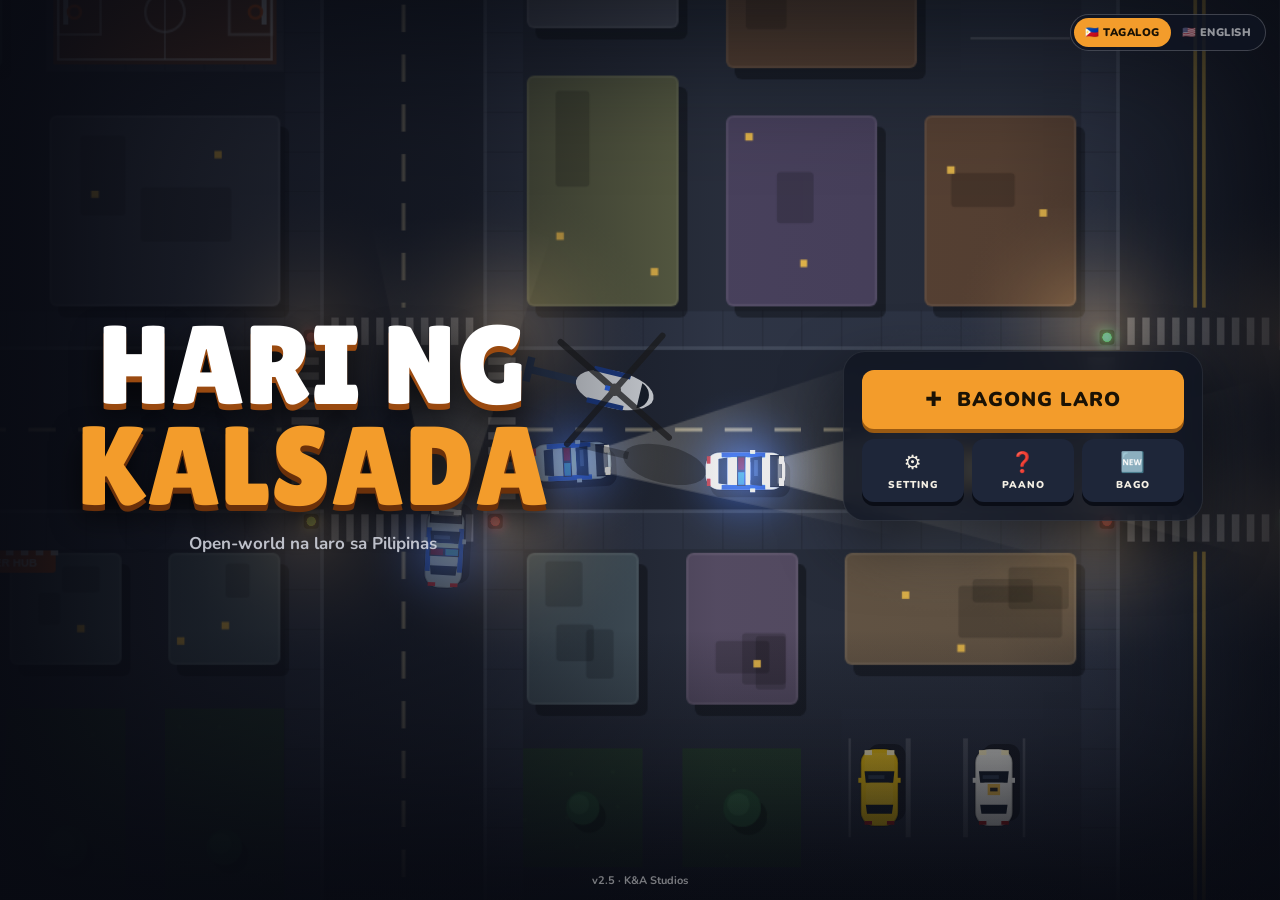
==== index.html @ f0725007 "v2.5: blue job arrow (mission arrow shrinks), hold-to-honk horn, TAGALOG|ENGLISH switch, hidden dev " ====
<!doctype html>
<html lang="fil">
<head>
<meta charset="utf-8">
<meta name="viewport" content="width=device-width,initial-scale=1,maximum-scale=1,user-scalable=no,viewport-fit=cover">
<meta name="theme-color" content="#0d111b">
<meta name="description" content="Hari ng Kalsada: Manila — isang orihinal na open-world na laro sa Manila. Jeepney, tricycle, 6-star na habulan, Isla Maligaya at probinsya. Libre sa browser at phone.">
<link rel="manifest" href="manifest.json">
<link rel="icon" href="icons/icon-32.png">
<link rel="apple-touch-icon" href="icons/icon-180.png">
<meta name="apple-mobile-web-app-status-bar-style" content="black-translucent">
<meta name="apple-mobile-web-app-title" content="Hari ng Kalsada">
<meta property="og:title" content="Hari ng Kalsada: Manila">
<meta property="og:description" content="Open-world na laro sa kalye ng Manila — magpasada, tumakas sa pulis, at bawiin ang lupa ng pamilya mo.">
<meta property="og:image" content="media/preview.png">
<meta property="og:type" content="website">
<meta name="twitter:card" content="summary_large_image">
<meta name="apple-mobile-web-app-capable" content="yes">
<meta name="mobile-web-app-capable" content="yes">
<title>Hari ng Kalsada</title>
<link rel="preconnect" href="https://fonts.googleapis.com">
<link href="https://fonts.googleapis.com/css2?family=Lilita+One&family=Nunito:wght@600;800;900&display=swap" rel="stylesheet">
<link rel="stylesheet" href="style.css">
</head>
<body>
<div id="boot"><div class="bt-logo">👑</div><div class="bt-name">HARI NG KALSADA</div><div class="bt-bar"><div id="bt-fill"></div></div><div id="bt-msg" class="bt-msg">Naglo-load...</div></div>
<div id="studio" class="hidden"><div class="st-in"><div class="st-mark">K<span>&amp;</span>A</div><div class="st-name">K&amp;A STUDIOS</div><div class="st-pres">buong pagmamalaking inihahandog</div>
  <div class="st-info"><b>HARI NG KALSADA</b><span id="st-ver"></span><span>Isang orihinal na open-world na laro · Gawa sa Pilipinas 🇵🇭</span></div>
  <div class="st-tap">i-tap para magpatuloy ›</div></div></div>

<canvas id="game"></canvas>
<div id="vignette"></div>

<div id="hud" class="hidden">
  <div id="topleft">
    <div id="objective" class="hidden"></div>
    <div id="sidejob" class="hidden"></div>
  </div>
  <div id="wanted">
    <div id="stars"></div>
    <div id="clues" class="hidden"></div>
    <div id="wanted-note"></div>
    <div id="radio" class="hidden"></div>
  </div>
  <div id="topright">
    <div id="money">₱0</div>
    <div id="clock"></div>
    <div id="event" class="hidden"></div>
    <div id="vehname"></div>
    <button id="btn-map" class="iconbtn" title="Mapa (M)">🗺</button>
    <button id="btn-pause" class="iconbtn" title="Pause (Esc)">☰</button>
  </div>
  <div id="status">
    <canvas id="minimap" width="200" height="200"></canvas>
    <div class="bars">
      <div class="bar"><div id="hpbar"></div></div>
      <div class="bar armor hidden" id="armorwrap"><div id="armorbar"></div></div>
      <div class="bar car hidden" id="carbarwrap"><div id="carbar"></div></div>
      <div id="weapon"></div>
      <div id="lvl" class="lvl"></div>
    </div>
  </div>
  <div id="speedo" class="hidden"><span id="kmh">0</span><small>km/h</small></div>
  <div id="arrest" class="hidden"><div id="arrestbar"></div><span>HINUHULI KA!</span></div>
  <div id="prompt" class="hidden"></div>
  <div id="subtitle" class="hidden"><img id="sub-face" alt=""><div class="sub-body"><b id="sub-name"></b><span id="sub-text"></span><small id="sub-skip">tap / E ▸</small></div></div>
  <div id="toasts"></div>
  <div id="tut" class="hidden"><div class="tut-top"><span class="tut-badge">🎓 TUTORIAL</span><span id="tut-n"></span><button id="tut-skip">Laktawan ✕</button></div><div id="tut-text"></div><div class="tut-bot"><span id="tut-wait">⏳ Gawin ito para magpatuloy...</span><button id="tut-ok">SIGE ▶</button></div></div>
  <div id="tip" class="hidden"><b id="tip-title"></b><span id="tip-body"></span><button id="tip-ok">OK ✓</button></div>
  <div id="bossbar" class="hidden"><b id="boss-name"></b><div class="bbar"><div id="boss-hp"></div></div></div>
  <div id="bigmsg" class="hidden"><h1 id="big-title"></h1><p id="big-sub"></p></div>
</div>

<div id="touch" class="hidden">
  <div id="joyzone"><div id="joybase"><div id="joyknob"></div></div></div>
  <div id="dpad" class="hidden"><span class="dp up">▲</span><span class="dp left">◀</span><span class="dp right">▶</span><span class="dp down">▼</span><span class="dp mid"></span></div>
  <div id="tbtns">
    <button id="tb-act" class="tbtn big">SAKAY</button>
    <button id="tb-b" class="tbtn">SUNTOK</button>
    <button id="tb-horn" class="tbtn small hidden">BUSINA</button>
    <button id="tb-radio" class="tbtn small hidden">📻</button>
    <button id="tb-weap" class="tbtn small hidden">🔄</button>
    <button id="tb-job" class="tbtn small hidden">💼</button>
    <button id="tb-fire" class="tbtn hidden">🔫 BARIL</button>
  </div>
</div>

<div id="title" class="screen">
  <div class="t-shade"></div>
  <button id="t-lang" class="t-lang">🌐 English</button>
  <div class="t-wrap">
    <div class="t-hero">
      <h1 class="t-logo"><span class="crown">👑</span>HARI NG<br><b>KALSADA</b></h1>
      <p class="t-tag">Open-world na laro sa Pilipinas</p>
    </div>
    <div class="t-card">
      <button id="btn-continue" class="mbtn primary t-big hidden">▶&nbsp; ITULOY<small id="t-save-l1" class="t-save-l1"></small></button>
      <button id="btn-new" class="mbtn t-new">✚&nbsp; BAGONG LARO</button>
      <div id="t-save" class="hidden"><span id="t-save-l2"></span><div class="t-bar"><div id="t-save-bar"></div></div></div>
      <div class="t-row">
        <button id="btn-load" class="mbtn t-sm hidden">📂<small>LOAD</small></button>
        <button id="btn-ngplus" class="mbtn t-sm hidden">✨<small>NG+</small></button>
        <button id="btn-settings" class="mbtn t-sm">⚙️<small>SETTING</small></button>
        <button id="btn-howto" class="mbtn t-sm">❓<small>PAANO</small></button>
        <button id="btn-version" class="mbtn t-sm">🆕<small>BAGO</small></button>
      </div>
      <button id="btn-install" class="hidden"></button>
      <button id="t-inapp" class="t-inapp hidden">⚠️ Buksan sa Chrome/Safari para may tunog ›</button>
    </div>
  </div>
  <div class="t-foot"><span id="t-ver">v1.4</span> · K&amp;A Studios</div>
</div>
</div>

<div id="newgame" class="screen hidden">
  <div class="panel wide">
    <h2>BAGONG LARO</h2>
    <div class="ng-h">GAANO KAHIRAP ANG PULIS?</div>
    <div id="ng-diff" class="ng-grid"></div>
    <div class="ng-h">PAANO MAGMANEHO?</div>
    <div id="ng-drive" class="ng-grid two"></div>
    <div class="ng-h ctlrow">KONTROL SA PHONE?</div>
    <div id="ng-ctl" class="ng-grid two ctlrow"></div>
    <p class="note">Pwede mo itong palitan anumang oras sa ⚙️ Settings.</p>
    <div class="menurow" style="width:min(420px,90vw)"><button id="ng-back" class="mbtn">BUMALIK</button><button id="ng-go" class="mbtn primary">SIMULAN ▶</button></div>
  </div>
</div>

<div id="pause" class="screen hidden">
  <div class="panel">
    <h2>NAKAHINTO</h2>
    <div id="pause-stats"></div>
    <div class="suspect" id="suspect-board"></div>
    <div class="menu">
      <button id="btn-resume" class="mbtn primary">ITULOY</button>
      <div class="menurow"><button id="btn-psave" class="mbtn">💾 I-SAVE</button><button id="btn-pload" class="mbtn">📂 I-LOAD</button></div>
      <div class="menurow"><button id="btn-pach" class="mbtn">🏆 MGA TAGUMPAY</button><button id="btn-photo" class="mbtn">📷 PHOTO MODE</button></div>
      <div class="menurow"><button id="btn-skills" class="mbtn">📈 SKILLS</button><button id="btn-daily" class="mbtn">📅 HAMON</button></div>
      <button id="btn-pmap" class="mbtn">MAPA</button>
      <button id="btn-missions" class="mbtn">MGA MISYON</button>
      <button id="btn-phelp" class="mbtn">PAANO LARUIN</button>
      <button id="btn-psettings" class="mbtn">MGA SETTING</button>
      <button id="btn-pnew" class="mbtn">ANO'NG BAGO? ✨</button>
      <button id="btn-sound" class="mbtn">TUNOG: ON</button>
      <button id="btn-quit" class="mbtn danger">BUMALIK SA MENU</button>
    </div>
  </div>
</div>

<div id="mapscreen" class="screen hidden">
  <canvas id="bigmap"></canvas>
  <div class="map-top"><span class="map-title">🗺 MAPA</span><button id="btn-mapclose" class="mbtn small">✕ ISARA</button></div>
  <div class="map-zoom"><button id="mz-in">＋</button><button id="mz-out">－</button><button id="mz-me" title="Ako">◎</button><button id="mz-all" title="Pilipinas">🇵🇭</button></div>
  <div class="map-bottom">
    <div id="mappop" class="mappop hidden"></div>
    <div id="mapsub" class="mapsub hidden"></div>
    <div id="mapchips" class="mapchips"></div>
  </div>
</div>

<div id="missions" class="screen hidden">
  <div class="panel wide">
    <h2>MGA MISYON</h2>
    <div id="mission-list"></div>
    <button id="btn-mclose" class="mbtn primary">ISARA</button>
  </div>
</div>

<div id="help" class="screen hidden">
  <div class="panel wide">
    <h2>PAANO LARUIN</h2>
    <div class="helpgrid">
      <div>
        <h3>🎯 Layunin</h3>
        <p>Ikaw si <b>Nonoy</b>, probinsyanong dumating sa Manila para bawiin ang lupa ng pamilya mula kay <b>Boss Tikboy</b> at sa kurakot na <b>Mayor Kurakot</b>. May <b>4 na kabanata</b>: Manila, San Isidro, Cebu at Davao — 28 misyon at 4 na huling wakas. Hanapin din ang <b>20 Gintong Tsinelas</b>!</p>
        <h3>⭐ Wanted (6 Bituin)</h3>
        <p>Ang krimeng <b>nakita</b> ng pulis o ng <b>CCTV</b> ay nagdadagdag ng bituin. Kilala ka nila sa 4 na clue: <b>CCTV · Damit · Mukha · Sasakyan</b>.</p>
        <p><b>Puting bituin</b> = hinahabol ka. <b>Outline</b> = nawala ka sa paningin nila (may <b>search zone</b>). <b>Pula</b> = nakalabas ka sa zone, unti-unti kang nakakalimutan.</p>
        <p>Magpalit ng damit (👕 Ukay-Ukay), gupit (💈 Barberya), kulay ng kotse (🎨 Pintura) o ng sasakyan para <b>hindi ka makilala</b>.</p>
      </div>
      <div>
        <h3>⌨️ Keyboard</h3>
        <p><b>WASD / Arrows</b> — lakad / maneho (sa MADALI na pagmamaneho: pindutin kung SAAN pupunta)<br><b>Shift</b> — takbo<br><b>E / F</b> — sumakay, bumaba, gamitin<br><b>Space</b> — suntok / handbrake<br><b>Mouse</b> — tumutok · <b>Click / X</b> — bumaril (drive-by din)<br><b>G</b> — reload<br><b>H</b> — busina / sirena<br><b>Q</b> — palit armas<br><b>J</b> — simulan/tapusin ang side job<br><b>R</b> — palit istasyon ng radyo<br><b>O</b> — photo mode<br><b>M</b> — mapa · <b>Esc</b> — pause</p>
        <h3>📱 Touch</h3>
        <p><b>Kaliwang joystick</b> — lakad. Sa sasakyan, ituro kung saan pupunta (sa likod = atras).<br><b>SAKAY</b> — sumakay/bumaba/gamitin<br><b>SUNTOK / PRENO</b> — suntok o handbrake<br><b>BUSINA</b> — busina<br><b>🔄</b> — palit armas · <b>💼</b> — side job<br><b>BARIL</b> — kusang tumututok · <b>🔫</b> — drive-by sa sasakyan<br><b>📻</b> — palit istasyon ng radyo</p>
        <h3>🚗 Madaling Pagmamaneho</h3>
        <p>Sa <b>MADALI</b> na pagmamaneho (default): pindutin o ituro kung <b>SAAN</b> mo gustong pumunta sa screen — kusang liliko ang sasakyan. Kung walang daan doon, didiretso muna ito at <b>liliko sa susunod na kanto</b> (may dilaw na arrow). Kusa rin itong pumipreno bago bumangga sa pader. Space / PRENO = preno.</p>
        <h3>🚨 Pagtakas sa Pulis</h3>
        <p>Mawala sa paningin nila (lumiko sa mga kanto, pumasok sa eskinita), lumabas sa purple na zone, at magpalit ng damit/kotse. Kung mahirap pa rin, piliin ang hirap na <b>MADALI</b> sa ⚙️ Settings.</p>
        <h3>💰 Kita</h3>
        <p>Misyon · <b>Pasada</b> sa kahit anong jeepney · Ibenta ang kotse kay <b>Mang Ben</b> · Pera ng mga nasuntok</p>
        <h3>🏝 Lungsod at Isla</h3>
        <p>Umiikot ang <b>araw at gabi</b>, may <b>ulan at baha</b>, at <b>traffic lights</b>. Bumili ng <b>taho</b> (umaga) o <b>balut</b> (gabi) para sa buhay. Sumakay ng <b>ferry</b> o <b>bangka</b> papuntang <b>Isla Maligaya</b>.</p>
        <h3>🔫 Baril at Kuta</h3>
        <p>Bumili ng baril, bala, granada at <b>bulletproof vest</b> sa <b>🔫 Armas ni Kabo</b> (bukas pagkatapos ng Misyon 2). Linisin ang 3 <b>☠️ Kuta ng Sindikato</b> para sa premyo. Naririnig ng pulis ang putok!</p>
        <h3>🌀 Bagyo at Pista</h3>
        <p>Minsan may <b>bagyo</b>: malakas na hangin, lumilipad na yero at baha sa buong lungsod — mag-<b>Rescue</b> gamit ang jeepney o van. May <b>parada</b> sa Tondo tuwing ikatlong araw (4–7 PM), <b>parol</b> tuwing "ber months" at <b>kandila</b> tuwing Undas.</p>
      </div>
    </div>
    <div class="menurow" style="width:min(420px,90vw)"><button id="btn-tut" class="mbtn">🎓 TUTORIAL</button><button id="btn-hclose" class="mbtn primary">SIGE!</button></div>
  </div>
</div>

<div id="slots" class="screen hidden">
  <div class="panel">
    <h2 id="slot-title">I-SAVE</h2>
    <p class="note">Pwede kang umalis anumang oras — awtomatikong nase-save ang laro sa Auto-save.</p>
    <div id="slot-list" class="slotlist"></div>
    <div class="menurow" style="width:100%"><button id="btn-export" class="mbtn small">📤 I-EXPORT</button><button id="btn-import" class="mbtn small">📥 I-IMPORT</button></div>
    <button id="btn-slotclose" class="mbtn primary">BUMALIK</button>
  </div>
</div>

<div id="backup" class="screen hidden">
  <div class="panel">
    <h2 id="bk-title">BACKUP</h2>
    <p class="note" id="bk-note"></p>
    <textarea id="bk-code" class="bk-code" spellcheck="false"></textarea>
    <div class="menurow" id="bk-exp" style="width:100%"><button id="bk-copy" class="mbtn small">Kopyahin</button><button id="bk-dl" class="mbtn small">I-download bilang file</button></div>
    <div class="menurow hidden" id="bk-imp" style="width:100%"><label class="mbtn small bk-file">Pumili ng file<input type="file" id="bk-file" accept=".txt,.json,text/plain" hidden></label><button id="bk-go" class="mbtn small primary">📥 I-IMPORT</button></div>
    <button id="bk-close" class="mbtn primary">BUMALIK</button>
  </div>
</div>

<div id="install" class="screen hidden">
  <div class="panel">
    <h2>📲 I-INSTALL ANG APP</h2>
    <div id="inst-steps" class="inst-steps"></div>
    <div id="inst-link" class="menurow hidden" style="width:100%"><input id="inst-url" class="inst-url" readonly><button class="mbtn small" onclick="PWA.copyLink()">📋 Kopyahin</button></div>
    <button class="mbtn primary" onclick="UI.hide('install')">SIGE</button>
  </div>
</div>

<div id="shop" class="screen hidden">
  <div class="panel wide">
    <h2 id="shop-title">TINDAHAN</h2>
    <div id="shop-list" class="shoplist"></div>
    <button id="btn-shopclose" class="mbtn primary">TAPOS</button>
  </div>
</div>

<div id="minigame" class="screen hidden">
  <div class="panel wide mg-panel">
    <h2 id="mg-title">MINI-GAME</h2>
    <p id="mg-help" class="mg-help"></p>
    <canvas id="mg-canvas"></canvas>
    <button id="mg-quit" class="mbtn small">✕ UMALIS</button>
  </div>
</div>

<div id="interior" class="screen hidden">
  <div class="panel wide">
    <div id="int-art" class="int-art"></div>
    <h2 id="int-title"></h2>
    <p id="int-desc" class="note"></p>
    <div id="int-list" class="shoplist"></div>
    <button class="mbtn primary" onclick="INTERIOR.close()">🚪 LUMABAS</button>
  </div>
</div>

<div id="skills" class="screen hidden">
  <div class="panel wide">
    <h2>📈 SKILLS</h2>
    <div id="skill-head" class="skill-head"></div>
    <div id="skill-list" class="shoplist"></div>
    <p class="note">Kumita ng XP sa misyon, side job, pagtulong sa kalye, hamon at koleksyon.</p>
    <button class="mbtn primary" onclick="UI.hide('skills')">ISARA</button>
  </div>
</div>

<div id="daily" class="screen hidden">
  <div class="panel wide">
    <h2>📅 HAMON NGAYONG ARAW</h2>
    <div id="daily-list" class="shoplist"></div>
    <button class="mbtn primary" onclick="UI.hide('daily')">ISARA</button>
  </div>
</div>

<div id="achievements" class="screen hidden">
  <div class="panel wide">
    <h2>MGA TAGUMPAY</h2>
    <div id="ach-pct" class="pct"></div>
    <div id="ach-list" class="achlist"></div>
    <button id="btn-achclose" class="mbtn primary">ISARA</button>
  </div>
</div>

<div id="comic" class="screen hidden">
  <div class="comic-wrap"><div id="comic-strip" class="comic-strip"></div><button id="comic-next" class="mbtn primary">TULOY ▶</button></div>
</div>

<div id="choice" class="screen hidden">
  <div class="panel">
    <div class="choice-tag">⚖️ IKAW ANG MAGPAPASYA</div>
    <h2 id="choice-q"></h2>
    <div id="choice-opts" class="choice-opts"></div>
  </div>
</div>

<div id="devpanel" class="screen hidden">
  <div class="panel wide">
    <h2>🛠 DEVELOPER MODE</h2>
    <p class="note">Pumili ng misyon para direktang simulan ito. Para lang sa pag-test.</p>
    <div id="dev-missions" class="devlist"></div>
    <div class="devtools">
      <button class="mbtn small" onclick="DEV.money()">💰 +₱100,000</button>
      <button class="mbtn small" id="dev-god" onclick="DEV.god=!DEV.god;DEV.render()">🛡 God mode</button>
      <button class="mbtn small" onclick="WANTED.clear(false);UI.toast('🛠 Walang wanted')">🚓 Alisin ang wanted</button>
      <button class="mbtn small" onclick="DEV.setTime(8)">🌅 Umaga</button>
      <button class="mbtn small" onclick="DEV.setTime(13)">☀️ Tanghali</button>
      <button class="mbtn small" onclick="DEV.setTime(21)">🌙 Gabi</button>
      <button class="mbtn small" onclick="DEV.rain()">🌧 Ulan on/off</button>
      <button class="mbtn small" onclick="FIESTA.force.parade = !FIESTA.paradeTime(); UI.toast('🛠 Parada: ' + (FIESTA.force.parade ? 'ON' : 'OFF'))">🎉 Parada on/off</button>
      <button class="mbtn small" onclick="FIESTA.force.pasko = !FIESTA.pasko(); UI.toast('🛠 Pasko: ' + (FIESTA.force.pasko ? 'ON' : 'OFF'))">🎄 Pasko on/off</button>
      <button class="mbtn small" onclick="FIESTA.force.undas = !FIESTA.undas(); UI.toast('🛠 Undas: ' + (FIESTA.force.undas ? 'ON' : 'OFF'))">🕯 Undas on/off</button>
      <button class="mbtn small" onclick="TYPHOON.s ? (TYPHOON.s.phase='after', TYPHOON.s.t=1, WORLD.rainTarget=0) : TYPHOON.start(true); UI.hide('devpanel'); G.paused=false">🌀 Bagyo on/off</button>
      <select id="dev-tp" onchange="DEV.teleport(this.value)"></select>
    </div>
    <div class="menurow" style="width:min(420px,90vw)"><button class="mbtn danger" onclick="DEV.lock()">🔒 I-LOCK</button><button class="mbtn primary" onclick="UI.hide('devpanel')">ISARA</button></div>
  </div>
</div>

<div id="settings" class="screen hidden">
  <div class="panel">
    <h2>MGA SETTING</h2>
    <div class="setlist">
      <div class="setrow"><span>🌐 Wika / Language</span><div class="seg" data-key="lang"><button data-v="fil">FILIPINO</button><button data-v="en">ENGLISH</button></div></div>
      <label class="setrow"><span>🎵 Musika</span><input type="range" id="set-music" min="0" max="100"></label>
      <label class="setrow"><span>🔊 Sound effects</span><input type="range" id="set-sfx" min="0" max="100"></label>
      <div class="setrow"><span>🚶 Musika habang naglalakad</span><div class="seg" data-key="walkMusic"><button data-v="1">ON</button><button data-v="0">OFF</button></div></div>
      <div class="setrow"><span>💪 Hirap</span><div class="seg" data-key="diff"><button data-v="madali">MADALI</button><button data-v="normal">NORMAL</button><button data-v="mahirap">MAHIRAP</button></div></div>
      <div class="setrow"><span>🚗 Pagmamaneho</span><div class="seg" data-key="drive"><button data-v="madali">MADALI</button><button data-v="classic">CLASSIC</button></div></div>
      <div class="setrow"><span>🖼 Graphics</span><div class="seg" data-key="quality"><button data-v="high">MAGANDA</button><button data-v="low">MABILIS</button></div></div>
      <div class="setrow"><span>🔋 Dami ng tao at sasakyan</span><div class="seg" data-key="density"><button data-v="kaunti">KAUNTI (TIPID)</button><button data-v="normal">NORMAL</button><button data-v="marami">MARAMI</button></div></div>
      <div class="setrow"><span>🎯 Pagtutok sa phone</span><div class="seg" data-key="aim"><button data-v="auto">AUTO-AIM</button><button data-v="manual">MANUAL</button></div></div>
      <div class="setrow"><span>📱 Kontrol sa phone</span><div class="seg" data-key="touchCtl"><button data-v="joystick">JOYSTICK</button><button data-v="dpad">ARROWS ▲▼◀▶</button></div></div>
      <div class="setrow"><span>🕹 Laki ng joystick / arrows</span><div class="seg" data-key="joy"><button data-v="0.8">MALIIT</button><button data-v="1">NORMAL</button><button data-v="1.25">MALAKI</button></div></div>
      <div class="setrow"><span>✋ Kaliwete (palit puwesto ng controls)</span><div class="seg" data-key="lefty"><button data-v="1">ON</button><button data-v="0">OFF</button></div></div>
      <div class="setrow"><span>💡 Mga tip</span><div class="seg" data-key="tipsOn"><button data-v="1">ON</button><button data-v="0">OFF</button></div></div>
      <button id="set-resettips" class="mbtn small">IPAKITA ULIT ANG MGA TIP</button>
      <button id="set-install" class="mbtn small t-install">📲 I-INSTALL ANG APP</button>
      <div class="coderow"><input id="set-code" type="text" maxlength="24" autocomplete="off" autocapitalize="characters" spellcheck="false" placeholder="🎁 May code ka?"><button id="set-code-go" class="mbtn small">GAMITIN</button></div>
    </div>
    <button id="btn-setclose" class="mbtn primary">TAPOS</button>
  </div>
</div>

<div id="whatsnew" class="screen hidden">
  <div class="panel wide">
    <h2>ANO'NG BAGO?</h2>
    <div class="vtabs" id="vtabs"></div>
    <div class="changelog" id="vbody"></div>
    <button id="btn-wnclose" class="mbtn primary">SIGE!</button>
  </div>
</div>

<div id="ending" class="screen hidden">
  <div class="panel wide endpanel">
    <div class="stars-deco">★★★★★★</div>
    <h2 id="end-title">IKAW ANG HARI NG KALSADA!</h2>
    <p id="end-text">Naibalik ang ayuda sa mga tao. Nakulong si Mayor Kurakot at si Boss Tikboy. Nabawi ang lupa ng pamilya Dela Cruz sa Samar.</p>
    <div id="end-choices" class="end-choices"></div>
    <div id="end-stats"></div>
    <p class="credits">Salamat sa paglalaro!<br>Pwede ka pang mag-free roam: pasada, karera sa kalye, at hanapin ang lahat ng Gintong Tsinelas.</p>
    <button id="btn-endclose" class="mbtn primary">MAG-FREE ROAM</button>
  </div>
</div>

<div id="photo" class="hidden">
  <div class="ph-top"><span class="ph-badge">📷 PHOTO MODE</span><small>I-drag para ilipat · scroll / + − para mag-zoom</small><button id="ph-close" class="mbtn small">✕ ISARA</button></div>
  <div class="ph-bar">
    <div id="ph-filters" class="ph-filters"></div>
    <div class="ph-row"><label>🔍 <input id="ph-zoom" type="range" min="0.5" max="2.6" step="0.05" value="1"></label><button id="ph-frame" class="ph-tog">🖼 Frame</button><button id="ph-snap" class="mbtn primary small">📸 KUHANAN</button><button id="ph-share" class="mbtn small hidden">📤 IBAHAGI</button></div>
  </div>
</div>
<div id="flight" class="hidden"><div class="fl-cloud c1">☁️</div><div class="fl-cloud c2">☁️</div><div class="fl-cloud c3">☁️</div><div class="fl-plane">✈️</div><div id="fl-to" class="fl-to"></div></div>
<div id="fade"></div>
<div id="loading" class="hidden">Ginagawa ang Manila...</div>

<script src="js/util.js"></script>
<script src="js/settings.js"></script>
<script src="js/lang_en.js"></script>
<script src="js/i18n.js"></script>
<script src="js/audio.js"></script>
<script src="js/music.js"></script>
<script src="js/map.js"></script>
<script src="js/vehicles.js"></script>
<script src="js/people.js"></script>
<script src="js/traffic.js"></script>
<script src="js/police.js"></script>
<script src="js/world.js"></script>
<script src="js/weapons.js"></script>
<script src="js/guns.js"></script>
<script src="js/economy.js"></script>
<script src="js/jobs.js"></script>
<script src="js/events.js"></script>
<script src="js/minigames.js"></script>
<script src="js/wardrobe.js"></script>
<script src="js/share.js"></script>
<script src="js/life.js"></script>
<script src="js/progression.js"></script>
<script src="js/save.js"></script>
<script src="js/tutorial.js"></script>
<script src="js/portraits.js"></script>
<script src="js/pwa.js"></script>
<script src="js/missions.js"></script>
<script src="js/chapter3.js"></script>
<script src="js/chapter4.js"></script>
<script src="js/chapter5.js"></script>
<script src="js/mapview.js"></script>
<script src="js/phmap.js"></script>
<script src="js/ui.js"></script>
<script src="js/boot.js"></script>
<script src="js/game.js"></script>
</body>
</html>
---- style.css ----
:root {
  --bg: #0d111b;
  --panel: #161c2b;
  --panel2: #1e2639;
  --ink: #f4efe4;
  --muted: #9aa3b5;
  --accent: #f39c2b;
  --accent2: #ffb84d;
  --red: #e74c3c;
  --blue: #3d7bff;
  --good: #2ecc71;
  --star: #ffffff;
  --font-display: 'Lilita One', 'Arial Black', Impact, sans-serif;
  --font: 'Nunito', system-ui, -apple-system, 'Segoe UI', Roboto, sans-serif;
}
* { box-sizing: border-box; -webkit-tap-highlight-color: transparent; }
html, body { margin: 0; height: 100%; overflow: hidden; background: var(--bg); color: var(--ink); font-family: var(--font); user-select: none; -webkit-user-select: none; touch-action: none; overscroll-behavior: none; }
canvas#game { position: fixed; inset: 0; width: 100vw; height: 100vh; display: block; }
#vignette { position: fixed; inset: 0; pointer-events: none; box-shadow: inset 0 0 140px 40px rgba(5, 8, 15, 0.75); }
.hidden { display: none !important; }
button { font-family: var(--font); cursor: pointer; }

/* ===== HUD ===== */
#hud { position: fixed; inset: 0; pointer-events: none; }
#topleft { position: absolute; left: max(12px, env(safe-area-inset-left)); top: max(12px, env(safe-area-inset-top)); max-width: min(42vw, 380px); display: flex; flex-direction: column; gap: 6px; }
#objective, #sidejob { background: rgba(14, 18, 30, 0.82); border-left: 4px solid var(--accent); padding: 8px 12px; border-radius: 8px; font-weight: 800; font-size: 14px; line-height: 1.3; box-shadow: 0 4px 14px rgba(0, 0, 0, 0.35); }
#sidejob { border-left-color: var(--good); font-size: 13px; }
#wanted { position: absolute; top: max(10px, env(safe-area-inset-top)); left: 50%; transform: translateX(-50%); display: flex; flex-direction: column; align-items: center; gap: 6px; }
#stars { display: flex; gap: 4px; filter: drop-shadow(0 2px 4px rgba(0, 0, 0, 0.6)); }
.star { width: 26px; height: 26px; }
.star path { stroke-width: 1.6; stroke-linejoin: round; }
.star.on path { fill: #fff; stroke: #fff; }
.star.off path { fill: #1c2233; stroke: #2a3248; }
.star.search path { fill: none; stroke: #fff; }
.star.escape path { fill: #ff5a3c; stroke: #ff5a3c; }
#stars.flash { animation: starflash 0.6s ease 3; }
#stars.blink .star.search, #stars.blink .star.escape { animation: blink 1s steps(2) infinite; }
@keyframes starflash { 50% { transform: scale(1.25); filter: drop-shadow(0 0 10px #fff); } }
@keyframes blink { 50% { opacity: 0.35; } }
#clues { display: flex; gap: 8px; }
.clue { width: 38px; height: 38px; border-radius: 50%; display: flex; align-items: center; justify-content: center; position: relative; transition: all .3s; }
.clue svg { width: 22px; height: 22px; }
.clue.unknown { border: 2px dashed rgba(255, 255, 255, 0.45); color: rgba(255, 255, 255, 0.6); font-weight: 900; font-size: 18px; }
.clue.known { background: #f4efe4; color: #1a2030; box-shadow: 0 3px 10px rgba(0, 0, 0, 0.45); }
.clue.changed { background: #2a3248; color: #6c7690; }
.clue.changed::after { content: ''; position: absolute; width: 44px; height: 3px; background: var(--red); transform: rotate(-45deg); border-radius: 2px; }
.clue.cam.known { background: #ff5a3c; color: #fff; }
#wanted-note { font-size: 12px; font-weight: 800; color: #fff; text-shadow: 0 1px 3px #000; min-height: 14px; text-align: center; }
#topright { position: absolute; right: max(12px, env(safe-area-inset-right)); top: max(10px, env(safe-area-inset-top)); display: flex; flex-direction: column; align-items: flex-end; gap: 6px; }
#money { font-family: var(--font-display); font-size: 28px; color: #7dff9b; text-shadow: 0 2px 0 #0b3d1a, 0 0 12px rgba(0, 0, 0, 0.6); letter-spacing: 0.5px; }
#money.pulse { animation: mpulse .5s ease; }
@keyframes mpulse { 50% { transform: scale(1.2); } }
#vehname { font-size: 12px; font-weight: 800; color: var(--muted); text-shadow: 0 1px 2px #000; }
.iconbtn { pointer-events: auto; width: 42px; height: 42px; border-radius: 12px; border: 0; background: rgba(14, 18, 30, 0.8); color: #fff; font-size: 20px; box-shadow: 0 3px 10px rgba(0, 0, 0, 0.4); }
#topright { flex-direction: column; }
#topright .iconbtn + .iconbtn { margin-top: 0; }
#status { position: absolute; left: max(12px, env(safe-area-inset-left)); bottom: max(12px, env(safe-area-inset-bottom)); display: flex; flex-direction: column; gap: 6px; }
#minimap { width: 170px; height: 170px; border-radius: 50%; border: 3px solid rgba(255, 255, 255, 0.85); box-shadow: 0 4px 16px rgba(0, 0, 0, 0.6); background: #0d111b; }
.bars { display: flex; flex-direction: column; gap: 4px; width: 170px; }
.bar { height: 8px; background: rgba(0, 0, 0, 0.55); border-radius: 5px; overflow: hidden; }
#hpbar { height: 100%; width: 100%; background: linear-gradient(90deg, #2ecc71, #7dff9b); transition: width .2s; }
#carbar { height: 100%; width: 100%; background: linear-gradient(90deg, #3d7bff, #7fb0ff); transition: width .2s; }
#speedo { position: absolute; right: max(16px, env(safe-area-inset-right)); bottom: max(16px, env(safe-area-inset-bottom)); font-family: var(--font-display); font-size: 40px; text-shadow: 0 2px 6px #000; display: flex; align-items: baseline; gap: 4px; }
#speedo small { font-family: var(--font); font-weight: 900; font-size: 13px; color: var(--muted); }
#arrest { position: absolute; left: 50%; top: 30%; transform: translateX(-50%); width: 220px; height: 26px; background: rgba(0, 0, 0, 0.7); border-radius: 13px; overflow: hidden; border: 2px solid var(--blue); display: flex; align-items: center; justify-content: center; }
#arrestbar { position: absolute; left: 0; top: 0; bottom: 0; background: linear-gradient(90deg, #3d7bff, #ff3d3d); width: 0; }
#arrest span { position: relative; font-weight: 900; font-size: 13px; letter-spacing: 1px; }
#prompt { position: absolute; left: 50%; bottom: 25%; transform: translateX(-50%); background: rgba(14, 18, 30, 0.88); padding: 9px 16px; border-radius: 10px; font-weight: 800; font-size: 15px; white-space: nowrap; max-width: 92vw; overflow: hidden; text-overflow: ellipsis; border: 2px solid rgba(255, 255, 255, 0.12); }
#prompt kbd { background: var(--accent); color: #1a1a1a; border-radius: 5px; padding: 1px 7px; margin-right: 6px; font-family: var(--font); font-weight: 900; }
#subtitle { position: absolute; left: 50%; bottom: 13%; transform: translateX(-50%); width: min(760px, 92vw); background: rgba(10, 13, 22, 0.9); padding: 12px 16px 10px; border-radius: 12px; font-size: 16px; font-weight: 700; line-height: 1.4; pointer-events: auto; border: 2px solid rgba(255, 255, 255, 0.08); }
#sub-name { color: var(--accent2); display: block; font-family: var(--font-display); font-weight: 400; font-size: 17px; letter-spacing: .5px; }
#sub-skip { display: block; text-align: right; color: var(--muted); font-size: 11px; margin-top: 2px; }
#toasts { position: absolute; left: 50%; top: 110px; transform: translateX(-50%); display: flex; flex-direction: column; align-items: center; gap: 6px; width: min(560px, 92vw); }
.toast { background: rgba(14, 18, 30, 0.9); padding: 8px 14px; border-radius: 10px; font-weight: 800; font-size: 14px; text-align: center; animation: tin .25s ease; box-shadow: 0 4px 12px rgba(0, 0, 0, 0.4); }
.toast.out { opacity: 0; transition: opacity .4s; }
@keyframes tin { from { transform: translateY(-8px); opacity: 0; } }
#bigmsg { position: absolute; left: 0; right: 0; top: 34%; text-align: center; animation: bigin .35s cubic-bezier(.2, 1.6, .5, 1); }
#bigmsg h1 { margin: 0; font-family: var(--font-display); font-weight: 400; font-size: clamp(40px, 9vw, 86px); color: #fff; letter-spacing: 1px; text-shadow: 0 5px 0 #c4631a, 0 8px 24px rgba(0, 0, 0, 0.7); }
#bigmsg p { margin: 6px 0 0; font-weight: 900; font-size: clamp(14px, 3.4vw, 20px); text-shadow: 0 2px 6px #000; }
#bigmsg.bad h1 { text-shadow: 0 5px 0 #8a1c1c, 0 8px 24px rgba(0, 0, 0, 0.7); color: #ff6b5a; }
#bigmsg.good h1 { text-shadow: 0 5px 0 #157a3a, 0 8px 24px rgba(0, 0, 0, 0.7); color: #7dff9b; }
@keyframes bigin { from { transform: scale(0.6); opacity: 0; } }

/* ===== Touch ===== */
#touch { position: fixed; inset: 0; pointer-events: none; }
#joyzone { position: absolute; left: 0; bottom: 0; width: 50vw; height: 60vh; pointer-events: auto; }
#joybase { position: absolute; width: 130px; height: 130px; border-radius: 50%; background: rgba(255, 255, 255, 0.08); border: 2px solid rgba(255, 255, 255, 0.25); transform: translate(-50%, -50%); left: 110px; top: calc(100% - 300px); opacity: .55; }
#joyknob { position: absolute; left: 50%; top: 50%; width: 56px; height: 56px; margin: -28px 0 0 -28px; border-radius: 50%; background: rgba(255, 255, 255, 0.55); box-shadow: 0 3px 10px rgba(0, 0, 0, 0.4); }
#joybase.active { opacity: 1; }
#tbtns { position: absolute; right: max(14px, env(safe-area-inset-right)); bottom: max(90px, calc(env(safe-area-inset-bottom) + 80px)); display: grid; grid-template-columns: auto auto; gap: 12px; align-items: end; pointer-events: none; }
.tbtn { pointer-events: auto; width: 78px; height: 78px; border-radius: 50%; border: 3px solid rgba(255, 255, 255, 0.5); background: rgba(20, 26, 42, 0.72); color: #fff; font-weight: 900; font-size: 12px; letter-spacing: .5px; box-shadow: 0 4px 12px rgba(0, 0, 0, 0.45); touch-action: none; }
.tbtn.big { width: 92px; height: 92px; background: rgba(243, 156, 43, 0.8); border-color: #ffd28a; color: #1a1205; font-size: 14px; grid-column: 2; grid-row: 1 / span 2; }
.tbtn.small { width: 64px; height: 64px; font-size: 10px; }
#tb-b { grid-column: 1; grid-row: 2; }
#tb-horn { grid-column: 1; grid-row: 1; justify-self: center; }
.tbtn.pressed { transform: scale(0.92); filter: brightness(1.3); }
body.touch #speedo { bottom: auto; top: 140px; font-size: 30px; }
body.touch #prompt { bottom: 40%; }
body.touch #subtitle { bottom: auto; top: 26%; font-size: 14px; }

/* ===== Screens ===== */
.screen { position: fixed; inset: 0; display: flex; align-items: center; justify-content: center; z-index: 10; background: rgba(8, 10, 18, 0.78); backdrop-filter: blur(3px); overflow: auto; padding: 16px; }
#title { background: radial-gradient(ellipse at 50% 40%, rgba(20,26,44,0.55) 0%, rgba(8,10,18,0.92) 75%); backdrop-filter: none; }
.title-bg { position: absolute; inset: 0; opacity: .5; background:
  repeating-linear-gradient(90deg, transparent 0 140px, rgba(255, 255, 255, 0.04) 140px 142px),
  repeating-linear-gradient(0deg, transparent 0 140px, rgba(255, 255, 255, 0.04) 140px 142px); }
.title-inner { position: relative; text-align: center; display: flex; flex-direction: column; align-items: center; gap: 22px; }
.logo h1 { margin: 0; font-family: var(--font-display); font-weight: 400; font-size: clamp(46px, 12vw, 110px); line-height: .92; color: #fff; text-shadow: 0 6px 0 #c4631a, 0 12px 30px rgba(0, 0, 0, 0.7); letter-spacing: 1px; }
.logo h1 span { color: var(--accent); text-shadow: 0 6px 0 #7a3a0c, 0 12px 30px rgba(0, 0, 0, 0.7); }
.logo .sub { margin-top: 12px; font-weight: 900; letter-spacing: 12px; color: var(--muted); font-size: clamp(14px, 3vw, 20px); }
.stars-deco { color: #fff; letter-spacing: 6px; font-size: 24px; margin-bottom: 6px; text-shadow: 0 0 12px rgba(255, 255, 255, 0.5); }
.menu { display: flex; flex-direction: column; gap: 10px; width: min(320px, 82vw); }
.mbtn { border: 0; border-radius: 12px; padding: 14px 18px; font-weight: 900; font-size: 16px; letter-spacing: 1px; background: var(--panel2); color: var(--ink); box-shadow: 0 4px 0 #0a0d16; transition: transform .1s; }
.mbtn:active { transform: translateY(3px); box-shadow: 0 1px 0 #0a0d16; }
.mbtn.primary { background: var(--accent); color: #1a1205; box-shadow: 0 4px 0 #9a5a12; }
.mbtn.danger { background: #3a1e24; color: #ff9a8a; }
.foot { color: var(--muted); font-size: 12px; margin: 0; }
.panel { background: var(--panel); border-radius: 18px; padding: 22px; width: min(420px, 94vw); box-shadow: 0 20px 60px rgba(0, 0, 0, 0.6); display: flex; flex-direction: column; align-items: center; gap: 14px; max-height: 94vh; overflow: auto; }
.panel.wide { width: min(860px, 96vw); }
.panel h2 { margin: 0; font-family: var(--font-display); font-weight: 400; font-size: 34px; letter-spacing: 1px; color: var(--accent); text-align: center; }
#pause-stats { display: grid; grid-template-columns: 1fr 1fr; gap: 6px 16px; width: 100%; font-weight: 800; font-size: 14px; }
#pause-stats div span { color: var(--muted); font-weight: 700; display: block; font-size: 11px; letter-spacing: 1px; }
.suspect { width: 100%; background: #6b4a2c; border-radius: 10px; padding: 10px; display: flex; flex-direction: column; align-items: center; gap: 8px; box-shadow: inset 0 0 0 3px #5a3d23; }
.suspect .tag { background: #f4efe4; color: #c0392b; font-family: var(--font-display); padding: 2px 14px; border-radius: 4px; font-size: 18px; letter-spacing: 1px; }
.suspect .row { display: flex; gap: 8px; }
.suspect .card { background: #f4efe4; color: #1a2030; width: 72px; padding: 6px 4px; border-radius: 4px; text-align: center; font-size: 10px; font-weight: 800; box-shadow: 0 3px 6px rgba(0, 0, 0, 0.35); transform: rotate(-2deg); position: relative; }
.suspect .card:nth-child(2) { transform: rotate(2deg); }
.suspect .card .ic { font-size: 22px; display: block; }
.suspect .card.x::after { content: '✕'; position: absolute; inset: 0; color: #e74c3c; font-size: 52px; line-height: 64px; font-weight: 900; }
.suspect .card.q { background: transparent; border: 2px dashed rgba(255, 255, 255, 0.5); color: #fff; }
#mapscreen { flex-direction: column; gap: 10px; padding: 10px; background: rgba(6, 8, 14, 0.95); }
#bigmap { max-width: 96vw; max-height: 78vh; border-radius: 12px; box-shadow: 0 10px 40px rgba(0, 0, 0, 0.7); touch-action: none; }
.maplegend { display: flex; flex-wrap: wrap; gap: 6px 12px; justify-content: center; font-size: 12px; font-weight: 800; color: var(--muted); max-width: 96vw; }
.closebtn { width: auto; }
#mission-list { width: 100%; display: flex; flex-direction: column; gap: 8px; }
.mrow { display: flex; gap: 12px; align-items: center; background: var(--panel2); border-radius: 10px; padding: 10px 12px; }
.mrow .num { font-family: var(--font-display); font-size: 26px; width: 34px; text-align: center; color: var(--accent); }
.mrow .info { flex: 1; }
.mrow .info b { display: block; font-size: 15px; }
.mrow .info small { color: var(--muted); font-weight: 700; }
.mrow .st { font-weight: 900; font-size: 12px; }
.mrow.done .st { color: var(--good); }
.mrow.locked { opacity: .45; }
.mrow.next .st { color: var(--accent); }
.helpgrid { display: grid; grid-template-columns: 1fr 1fr; gap: 18px; font-size: 14px; line-height: 1.45; }
.helpgrid h3 { margin: 6px 0 4px; font-size: 16px; color: var(--accent2); }
.helpgrid p { margin: 0 0 8px; }
@media (max-width: 640px) { .helpgrid { grid-template-columns: 1fr; } }
.endpanel { text-align: center; }
.endpanel p { margin: 0; line-height: 1.5; }
.credits { color: var(--muted); font-weight: 700; }
#end-stats { display: grid; grid-template-columns: repeat(auto-fit, minmax(120px, 1fr)); gap: 8px; width: 100%; }
#end-stats div { background: var(--panel2); border-radius: 10px; padding: 8px; font-weight: 900; font-size: 20px; }
#end-stats div span { display: block; font-size: 11px; color: var(--muted); letter-spacing: 1px; }
#fade { position: fixed; inset: 0; background: #000; opacity: 0; pointer-events: none; transition: opacity .5s; z-index: 20; }
#fade.on { opacity: 1; }
#fade.flash { background: #fff; transition: opacity .25s; }
#loading { position: fixed; inset: 0; display: flex; align-items: center; justify-content: center; background: var(--bg); font-family: var(--font-display); font-size: 28px; z-index: 30; }

@media (max-width: 700px) {
  #minimap { width: 120px; height: 120px; }
  .bars { width: 120px; }
  #objective { font-size: 12px; padding: 6px 9px; }
  #sidejob { font-size: 11px; }
  #topleft { max-width: 46vw; top: max(70px, env(safe-area-inset-top)); }
  #wanted { top: max(8px, env(safe-area-inset-top)); }
  .star { width: 20px; height: 20px; }
  .clue { width: 30px; height: 30px; }
  .clue svg { width: 17px; height: 17px; }
  #money { font-size: 22px; }
  .iconbtn { width: 36px; height: 36px; font-size: 17px; }
  #toasts { top: 120px; }
  .toast { font-size: 12px; }
}

/* ===== Touch layout (phones) ===== */
body.touch #status { top: max(10px, env(safe-area-inset-top)); bottom: auto; }
body.touch #minimap { width: 112px; height: 112px; }
body.touch .bars { width: 112px; }
body.touch #topleft { top: calc(max(10px, env(safe-area-inset-top)) + 140px); max-width: 52vw; }
body.touch #vehname { display: none; }
body.touch #speedo { top: auto; bottom: calc(max(14px, env(safe-area-inset-bottom)) + 250px); right: 18px; font-size: 26px; }
body.touch #subtitle { top: auto; bottom: calc(max(14px, env(safe-area-inset-bottom)) + 215px); font-size: 14px; }
body.touch #prompt { bottom: calc(max(14px, env(safe-area-inset-bottom)) + 200px); font-size: 13px; white-space: normal; text-align: center; }
body.touch #bigmsg { top: 38%; }
body.touch #joybase { left: 100px; top: calc(100% - 140px); }
body.touch #joyzone { height: 55vh; }
body.touch #toasts { top: 100px; }
@media (orientation: landscape) and (max-height: 500px) {
  body.touch #topleft { top: max(10px, env(safe-area-inset-top)); left: 140px; max-width: 32vw; }
  body.touch #subtitle { top: auto; bottom: 10px; width: min(560px, 56vw); font-size: 13px; padding: 8px 12px; }
  body.touch #sub-face { width: 40px; height: 40px; }
  body.touch #prompt { bottom: 110px; }
  body.touch #speedo { bottom: 170px; }
  body.touch #bigmsg { top: 18%; }
}

/* ===== Radio, tips, settings ===== */
#radio { margin-top: 2px; background: rgba(14, 18, 30, 0.85); padding: 5px 12px; border-radius: 20px; font-size: 12px; font-weight: 800; color: #ffd28a; max-width: min(520px, 86vw); text-align: center; animation: tin .25s ease; }
#tip { position: absolute; right: max(12px, env(safe-area-inset-right)); top: 50%; transform: translateY(-50%); width: min(300px, 80vw); background: rgba(20, 26, 42, 0.95); border: 2px solid var(--accent); border-radius: 14px; padding: 12px 14px; pointer-events: auto; display: flex; flex-direction: column; gap: 6px; box-shadow: 0 10px 30px rgba(0, 0, 0, 0.5); animation: tin .3s ease; }
#tip b { font-family: var(--font-display); font-weight: 400; font-size: 18px; color: var(--accent2); }
#tip span { font-size: 13px; font-weight: 700; line-height: 1.4; }
#tip button { align-self: flex-end; border: 0; border-radius: 8px; background: var(--accent); color: #1a1205; font-weight: 900; padding: 6px 14px; }
body.touch #tip { top: 30%; transform: none; }
.setlist { width: 100%; display: flex; flex-direction: column; gap: 10px; }
.setrow { display: flex; align-items: center; justify-content: space-between; gap: 10px; font-weight: 800; font-size: 14px; flex-wrap: wrap; }
.setrow input[type=range] { width: 150px; accent-color: var(--accent); }
.seg { display: flex; background: var(--panel2); border-radius: 10px; padding: 3px; gap: 3px; }
.seg button { border: 0; background: transparent; color: var(--muted); font-weight: 900; font-size: 11px; padding: 7px 9px; border-radius: 8px; }
.seg button.on { background: var(--accent); color: #1a1205; }
.mbtn.small { padding: 9px 12px; font-size: 12px; }
#tb-radio { grid-column: 2; grid-row: 3; justify-self: center; font-size: 22px; }
/* joystick / button size */
#joybase { width: calc(130px * var(--joy, 1)); height: calc(130px * var(--joy, 1)); }
.tbtn { transform: scale(var(--joy, 1)); transform-origin: bottom right; }
.tbtn.pressed { transform: scale(calc(var(--joy, 1) * 0.92)); }
/* left-handed: joystick on the right, buttons on the left */
body.lefty #joyzone { left: auto; right: 0; }
body.lefty #tbtns { right: auto; left: max(14px, env(safe-area-inset-left)); }
body.lefty .tbtn { transform-origin: bottom left; }
body.lefty.touch #status { left: auto; right: max(12px, env(safe-area-inset-right)); top: calc(max(10px, env(safe-area-inset-top)) + 100px); }

/* ===== Version / changelog ===== */
.version { border: 1px solid rgba(255,255,255,0.18); background: rgba(255,255,255,0.06); color: var(--accent2); font-weight: 900; font-size: 12px; padding: 6px 12px; border-radius: 20px; }
.changelog { width: 100%; font-size: 14px; line-height: 1.5; }
.changelog h3 { margin: 6px 0 4px; color: var(--accent2); font-size: 16px; }
.changelog h3 small { color: var(--muted); font-size: 11px; margin-left: 6px; }
.changelog ul { margin: 0 0 10px; padding-left: 20px; }

/* ===== Clock & version tabs ===== */
#clock { font-weight: 900; font-size: 13px; color: #fff; text-shadow: 0 1px 3px #000; background: rgba(14,18,30,0.7); padding: 3px 10px; border-radius: 12px; }
.vtabs { display: flex; gap: 6px; flex-wrap: wrap; justify-content: center; }
.vtabs button { border: 0; border-radius: 10px; padding: 8px 14px; font-weight: 900; font-size: 13px; background: var(--panel2); color: var(--muted); position: relative; }
.vtabs button.on { background: var(--accent); color: #1a1205; }
.vtabs button .new { position: absolute; top: -7px; right: -7px; background: var(--red); color: #fff; font-size: 9px; padding: 2px 5px; border-radius: 6px; }
.changelog { min-height: 200px; }
body.touch #clock { font-size: 11px; }

/* ===== Phase 3: slots, shop, achievements ===== */
.note { margin: 0; color: var(--muted); font-size: 12px; font-weight: 700; text-align: center; }
.menurow { display: flex; gap: 8px; } .menurow .mbtn { flex: 1; }
.slotlist { width: 100%; display: flex; flex-direction: column; gap: 8px; }
.slot { text-align: left; border: 2px solid rgba(255,255,255,0.08); background: var(--panel2); color: var(--ink); border-radius: 12px; padding: 10px 14px; display: flex; flex-direction: column; gap: 2px; }
.slot b { font-size: 15px; } .slot span { font-weight: 800; font-size: 13px; color: var(--accent2); } .slot small { color: var(--muted); font-weight: 700; font-size: 11px; }
.slot.empty span { color: var(--muted); } .slot:active { transform: scale(0.98); }
.shoplist { width: 100%; display: flex; flex-direction: column; gap: 8px; }
.shoprow { display: flex; align-items: center; gap: 10px; background: var(--panel2); border-radius: 10px; padding: 8px 10px; }
.shoprow .ic { font-size: 24px; width: 32px; text-align: center; }
.shoprow div { flex: 1; } .shoprow b { display: block; font-size: 14px; } .shoprow small { color: var(--muted); font-weight: 700; font-size: 11px; }
.shoprow button, .chips button { border: 0; border-radius: 8px; background: var(--accent); color: #1a1205; font-weight: 900; font-size: 11px; padding: 8px 10px; white-space: nowrap; }
.shoprow button[disabled] { background: #2c3550; color: var(--muted); }
.swatches { display: flex; flex-wrap: wrap; gap: 6px; justify-content: center; }
.sw { width: 34px; height: 34px; border-radius: 50%; border: 3px solid rgba(255,255,255,0.4); }
.chips { display: flex; flex-wrap: wrap; gap: 6px; justify-content: center; }
.chips button { background: var(--panel2); color: var(--ink); border: 1px solid rgba(255,255,255,0.15); }
.chips button.on { background: var(--accent); color: #1a1205; }
.pct { font-family: var(--font-display); font-size: 24px; color: var(--good); }
.achlist { width: 100%; display: grid; grid-template-columns: repeat(auto-fill, minmax(220px, 1fr)); gap: 8px; }
.ach { display: flex; gap: 10px; align-items: center; background: var(--panel2); border-radius: 10px; padding: 8px 10px; opacity: .5; }
.ach.got { opacity: 1; border: 1px solid var(--good); }
.ach span { font-size: 22px; } .ach b { display: block; font-size: 13px; } .ach small { color: var(--muted); font-weight: 700; font-size: 11px; }
#weapon { font-weight: 900; font-size: 12px; text-shadow: 0 1px 3px #000; }
#tb-weap { grid-column: 1; grid-row: 3; justify-self: center; font-size: 20px; }
#tb-job { grid-column: 1; grid-row: 1; justify-self: start; font-size: 20px; }
#tbtns { grid-template-columns: auto auto auto; }
.tbtn.big { grid-column: 3; grid-row: 1 / span 2; }
#tb-b { grid-column: 2; grid-row: 2; }
#tb-horn, #tb-weap { grid-column: 2; grid-row: 1; justify-self: center; align-self: end; }
#tb-radio { grid-column: 3; grid-row: 3; justify-self: center; }
#tb-job { grid-column: 1; grid-row: 2; justify-self: end; align-self: end; }

/* ===== v1.4 Home page ===== */
#title { background: none; backdrop-filter: none; padding: 0; align-items: stretch; justify-content: stretch; flex-direction: column; overflow-y: auto; }
.t-shade { position: fixed; inset: 0; pointer-events: none; background:
  linear-gradient(90deg, rgba(8,10,18,0.9) 0%, rgba(8,10,18,0.55) 36%, rgba(8,10,18,0.08) 56%, rgba(8,10,18,0.12) 78%, rgba(8,10,18,0.5) 100%),
  linear-gradient(0deg, rgba(8,10,18,0.85) 0%, rgba(8,10,18,0) 30%); }
.t-wrap { position: relative; flex: 1; display: flex; align-items: center; justify-content: space-between; gap: 40px; padding: max(28px, env(safe-area-inset-top)) clamp(18px, 6vw, 90px) 20px; max-width: 1280px; width: 100%; margin: 0 auto; }
.t-hero { max-width: 560px; display: flex; flex-direction: column; gap: 14px; }
.t-badge { align-self: flex-start; font-size: 11px; font-weight: 900; letter-spacing: 3px; color: #ffd28a; background: rgba(243,156,43,0.12); border: 1px solid rgba(243,156,43,0.35); padding: 6px 12px; border-radius: 20px; display: flex; align-items: center; gap: 8px; }
.t-dot { width: 8px; height: 8px; border-radius: 50%; background: #ff3b3b; box-shadow: 0 0 10px #ff3b3b; animation: sirenDot 0.8s steps(2) infinite; }
@keyframes sirenDot { 50% { background: #3d7bff; box-shadow: 0 0 10px #3d7bff; } }
.t-stars { display: flex; gap: 6px; font-size: 26px; color: #fff; }
.t-stars i { font-style: normal; text-shadow: 0 0 12px rgba(255,255,255,0.6); animation: starPop 3s ease-in-out infinite; }
.t-stars i:nth-child(2) { animation-delay: .15s } .t-stars i:nth-child(3) { animation-delay: .3s } .t-stars i:nth-child(4) { animation-delay: .45s } .t-stars i:nth-child(5) { animation-delay: .6s } .t-stars i:nth-child(6) { animation-delay: .75s }
@keyframes starPop { 0%, 60%, 100% { transform: scale(1); opacity: 1; } 30% { transform: scale(1.25); opacity: .7; } }
.t-logo { margin: 0; font-family: var(--font-display); font-weight: 400; font-size: clamp(54px, 9vw, 112px); line-height: .9; color: #fff; letter-spacing: 1px; text-shadow: 0 6px 0 #9a4a10, 0 14px 30px rgba(0,0,0,0.7); position: relative; }
.t-logo b { font-weight: 400; color: var(--accent); text-shadow: 0 6px 0 #6a300a, 0 14px 30px rgba(0,0,0,0.7); }
.t-logo .crown { position: absolute; left: -6px; top: -0.62em; font-size: 0.45em; transform: rotate(-14deg); text-shadow: none; filter: drop-shadow(0 4px 6px rgba(0,0,0,0.5)); }
.t-tag { margin: 0; font-size: clamp(14px, 1.8vw, 17px); font-weight: 700; line-height: 1.5; color: #d9dce6; max-width: 480px; }
.t-feats { display: flex; flex-wrap: wrap; gap: 6px; }
.t-feats span { font-size: 12px; font-weight: 800; background: rgba(255,255,255,0.07); border: 1px solid rgba(255,255,255,0.1); padding: 5px 10px; border-radius: 20px; color: #e8e2d4; }
.t-card { width: min(360px, 100%); background: rgba(16,21,34,0.82); border: 1px solid rgba(255,255,255,0.08); border-radius: 22px; padding: 18px; display: flex; flex-direction: column; gap: 10px; box-shadow: 0 24px 60px rgba(0,0,0,0.55); backdrop-filter: blur(8px); }
.t-card .mbtn { width: 100%; }
.t-big { font-size: 20px !important; padding: 16px !important; }
.t-new { background: #253050; }
.t-row { display: grid; grid-template-columns: 1fr 1fr 1fr; gap: 8px; }
.t-sm { display: flex; flex-direction: column; align-items: center; gap: 2px; font-size: 20px !important; padding: 10px 4px !important; }
.t-sm small { font-size: 10px; letter-spacing: 1px; }
.t-save { background: linear-gradient(135deg, rgba(243,156,43,0.16), rgba(243,156,43,0.04)); border: 1px solid rgba(243,156,43,0.3); border-radius: 14px; padding: 10px 12px; }
.t-save-h { font-size: 10px; font-weight: 900; letter-spacing: 2px; color: var(--accent2); }
.t-save-l1 { font-weight: 900; font-size: 15px; margin-top: 2px; }
.t-save-l2 { font-weight: 700; font-size: 11px; color: var(--muted); }
.t-bar { height: 6px; background: rgba(0,0,0,0.4); border-radius: 4px; margin-top: 8px; overflow: hidden; }
#t-save-bar { height: 100%; background: linear-gradient(90deg, #f39c2b, #ffd23f); width: 0; }
.t-diff { text-align: center; font-size: 11px; font-weight: 800; color: var(--muted); }
.t-foot { position: relative; text-align: center; font-size: 11px; font-weight: 700; color: rgba(255,255,255,0.45); padding: 10px 10px max(12px, env(safe-area-inset-bottom)); }
@media (max-width: 820px) {
  .t-wrap { flex-direction: column; justify-content: center; align-items: stretch; gap: 18px; padding-top: max(24px, env(safe-area-inset-top)); }
  .t-hero { align-items: center; text-align: center; max-width: none; gap: 10px; }
  .t-badge { align-self: center; }
  .t-feats { justify-content: center; }
  .t-feats span:nth-child(n+5) { display: none; }
  .t-card { align-self: center; }
  .t-shade { background: linear-gradient(0deg, rgba(8,10,18,0.95) 0%, rgba(8,10,18,0.6) 45%, rgba(8,10,18,0.75) 100%); }
  .t-logo .crown { left: 50%; transform: translateX(-160%) rotate(-14deg); }
}
@media (max-height: 520px) and (orientation: landscape) {
  .t-wrap { flex-direction: row; gap: 18px; padding-top: 14px; }
  .t-hero { align-items: flex-start; text-align: left; }
  .t-logo { font-size: 46px; } .t-tag, .t-feats { display: none; }
  .t-card { padding: 12px; gap: 7px; } .t-big { padding: 10px !important; font-size: 16px !important; }
}
/* new-game chooser */
.ng-h { font-size: 12px; font-weight: 900; letter-spacing: 2px; color: var(--muted); align-self: flex-start; }
.ng-grid { width: 100%; display: grid; grid-template-columns: repeat(3, 1fr); gap: 10px; }
.ng-grid.two { grid-template-columns: repeat(2, 1fr); }
.ng-opt { text-align: left; border: 2px solid rgba(255,255,255,0.08); background: var(--panel2); color: var(--ink); border-radius: 14px; padding: 12px; display: flex; flex-direction: column; gap: 4px; }
.ng-opt .ic { font-size: 26px; } .ng-opt b { font-family: var(--font-display); font-weight: 400; font-size: 20px; letter-spacing: .5px; }
.ng-opt small { font-size: 12px; font-weight: 700; color: var(--muted); line-height: 1.35; }
.ng-opt.on { border-color: var(--accent); background: rgba(243,156,43,0.12); }
.ng-opt .rec { font-size: 9px; font-weight: 900; color: #1a1205; background: var(--good); border-radius: 6px; padding: 2px 6px; align-self: flex-start; }
@media (max-width: 640px) { .ng-grid { grid-template-columns: 1fr; } .ng-grid.two { grid-template-columns: 1fr 1fr; } .ng-opt { padding: 9px 11px; } .ng-opt small { font-size: 11px; } }

.t-stars .crown2 { font-size: 30px; margin-left: 6px; transform: rotate(12deg); animation: none; filter: drop-shadow(0 3px 5px rgba(0,0,0,0.5)); }
.t-logo .crown { display: none; }
@media (max-width: 640px) {
  #newgame .panel { gap: 10px; padding: 16px; }
  .ng-opt { display: grid; grid-template-columns: 34px 1fr; column-gap: 8px; align-items: center; padding: 8px 10px; }
  .ng-opt .ic { grid-row: 1 / span 3; font-size: 24px; }
  .ng-opt b { font-size: 17px; } .ng-opt .rec { grid-column: 2; }
  .ng-grid.two .ng-opt small { display: none; }
}

/* ===== D-pad (arrow buttons) ===== */
#dpad { position: absolute; left: max(14px, env(safe-area-inset-left)); bottom: max(40px, calc(env(safe-area-inset-bottom) + 30px)); width: calc(150px * var(--joy, 1)); height: calc(150px * var(--joy, 1)); pointer-events: auto; touch-action: none; display: grid; grid-template-columns: 1fr 1fr 1fr; grid-template-rows: 1fr 1fr 1fr; gap: 4px; }
#dpad .dp { display: flex; align-items: center; justify-content: center; background: rgba(20,26,42,0.72); border: 2px solid rgba(255,255,255,0.35); color: #fff; font-size: 22px; border-radius: 14px; user-select: none; }
#dpad .up { grid-column: 2; grid-row: 1; } #dpad .left { grid-column: 1; grid-row: 2; } #dpad .right { grid-column: 3; grid-row: 2; } #dpad .down { grid-column: 2; grid-row: 3; }
#dpad .mid { grid-column: 2; grid-row: 2; background: rgba(255,255,255,0.06); border: 0; border-radius: 50%; }
#dpad .dp.on { background: rgba(243,156,43,0.85); border-color: #ffd28a; color: #1a1205; }
body.dpadmode #joyzone { display: none; }
body.dpadmode #dpad { display: grid !important; }
body.lefty #dpad { left: auto; right: max(18px, env(safe-area-inset-right)); }

/* ===== Tutorial ===== */
#tut { position: absolute; left: 50%; top: max(118px, calc(env(safe-area-inset-top) + 108px)); transform: translateX(-50%); width: min(460px, 92vw); background: rgba(16,22,38,0.96); border: 2px solid var(--good); border-radius: 16px; padding: 12px 14px; pointer-events: auto; box-shadow: 0 12px 34px rgba(0,0,0,0.55); animation: tin .3s ease; z-index: 5; }
.tut-top { display: flex; align-items: center; gap: 8px; font-size: 11px; font-weight: 900; color: var(--muted); }
.tut-badge { background: var(--good); color: #07210f; padding: 2px 8px; border-radius: 8px; letter-spacing: 1px; }
#tut-skip { margin-left: auto; border: 0; background: transparent; color: var(--muted); font-weight: 900; font-size: 11px; }
#tut-text { font-size: 15px; font-weight: 700; line-height: 1.45; margin: 8px 0; }
#tut-text b { color: var(--accent2); }
.tut-bot { display: flex; align-items: center; justify-content: flex-end; gap: 8px; }
#tut-wait { font-size: 12px; font-weight: 800; color: var(--good); margin-right: auto; animation: blink 1.2s steps(2) infinite; }
#tut-ok { border: 0; border-radius: 10px; background: var(--good); color: #07210f; font-weight: 900; padding: 8px 16px; }
.tut-hl { outline: 3px solid #2ecc71 !important; outline-offset: 4px; animation: tutpulse 1s ease-in-out infinite !important; }
#joyzone.tut-hl { outline-offset: -8px; border-radius: 20px; background: rgba(46,204,113,0.08); }
@keyframes tutpulse { 50% { outline-color: rgba(46,204,113,0.2); } }
body.touch #tut { top: auto; bottom: calc(max(14px, env(safe-area-inset-bottom)) + 230px); }
/* ===== Dev panel ===== */
.mbtn.dev { background: #2a2140; color: #c9b6ff; }
.devlist { width: 100%; max-height: 46vh; overflow-y: auto; display: flex; flex-direction: column; gap: 6px; padding-right: 4px; -webkit-overflow-scrolling: touch; }
.dev-ch { font-size: 11px; font-weight: 900; letter-spacing: 2px; color: var(--accent2); margin-top: 6px; }
.dev-m { display: flex; align-items: center; gap: 10px; border: 1px solid rgba(255,255,255,0.08); background: var(--panel2); color: var(--ink); border-radius: 10px; padding: 8px 10px; text-align: left; }
.dev-m .n { font-family: var(--font-display); font-size: 20px; color: var(--accent); width: 28px; text-align: center; }
.dev-m .t { flex: 1; } .dev-m .t b { display: block; font-size: 14px; } .dev-m .t small { color: var(--muted); font-weight: 700; font-size: 11px; }
.dev-m .s { font-weight: 900; color: var(--good); }
.devtools { display: flex; flex-wrap: wrap; gap: 6px; justify-content: center; }
.devtools select { background: var(--panel2); color: var(--ink); border: 1px solid rgba(255,255,255,0.15); border-radius: 10px; padding: 8px; font-weight: 800; max-width: 260px; }

/* ===== Comic cutscenes & choices ===== */
#comic { background: rgba(6,8,14,0.92); }
.comic-wrap { display: flex; flex-direction: column; align-items: center; gap: 16px; width: min(980px, 96vw); }
.comic-strip { display: grid; grid-template-columns: repeat(auto-fit, minmax(200px, 1fr)); gap: 12px; width: 100%; }
.cpanel { background: #f4efe4; color: #1a2030; border: 4px solid #1a2030; border-radius: 6px; padding: 10px; box-shadow: 6px 6px 0 rgba(0,0,0,0.5); opacity: 0; transform: translateY(14px) rotate(-1deg); transition: all .35s; display: flex; flex-direction: column; gap: 8px; }
.cpanel:nth-child(2n) { transform: translateY(14px) rotate(1deg); }
.cpanel.on { opacity: 1; transform: none; }
.cart { font-size: 54px; text-align: center; background: linear-gradient(180deg, #ffd28a, #f39c2b); border: 3px solid #1a2030; border-radius: 4px; padding: 16px 6px; line-height: 1.1; letter-spacing: 4px; }
.ccap { font-family: var(--font); font-weight: 800; font-size: 14px; line-height: 1.35; background: #fff; border: 2px solid #1a2030; border-radius: 10px; padding: 8px 10px; position: relative; }
@media (max-width: 640px) { .cart { font-size: 40px; padding: 10px 4px; } .ccap { font-size: 13px; } .comic-strip { grid-template-columns: 1fr; } }
.choice-tag { font-size: 11px; font-weight: 900; letter-spacing: 2px; color: var(--accent2); }
#choice-q { font-size: 26px !important; }
.choice-opts { display: flex; flex-direction: column; gap: 10px; width: 100%; }
.copt { text-align: left; border: 2px solid rgba(255,255,255,0.12); background: var(--panel2); color: var(--ink); border-radius: 14px; padding: 12px 14px; display: flex; flex-direction: column; gap: 3px; }
.copt b { font-size: 16px; } .copt small { color: var(--muted); font-weight: 700; font-size: 12px; }
.copt:hover, .copt:active { border-color: var(--accent); }
/* popups that open from other screens sit on top */
#devpanel, #slots, #shop, #achievements, #newgame, #help, #whatsnew, #missions { z-index: 12; }
#comic, #choice { z-index: 14; }
.t-lang { position: absolute; right: max(14px, env(safe-area-inset-right)); top: max(14px, env(safe-area-inset-top)); z-index: 2; border: 1px solid rgba(255,255,255,0.2); background: rgba(16,21,34,0.8); color: #fff; font-weight: 900; font-size: 12px; padding: 7px 12px; border-radius: 20px; }
/* dialogue portraits */
#subtitle { display: flex; gap: 12px; align-items: center; }
#sub-face { width: 64px; height: 64px; border-radius: 50%; flex: 0 0 64px; box-shadow: 0 3px 10px rgba(0,0,0,0.5); }
.sub-body { flex: 1; min-width: 0; }
body.touch #sub-face { width: 52px; height: 52px; flex-basis: 52px; }
.t-install { background: #1d3a2b !important; color: #7dff9b !important; }
.bk-code { width: 100%; height: 130px; background: #0d111b; color: #9fe8b0; border: 1px solid rgba(255,255,255,0.15); border-radius: 10px; padding: 10px; font: 11px/1.4 ui-monospace, monospace; resize: vertical; word-break: break-all; }
.bk-file { display: flex; align-items: center; justify-content: center; flex: 1; }
#backup { z-index: 13; }

/* ===== v1.7 Guns ===== */
.bar.armor { margin-top: 3px; height: 6px; }
#armorbar { height: 100%; width: 0; background: linear-gradient(90deg, #2e86c1, #7cc4ff); transition: width .2s; }
#tb-fire { grid-column: 1; grid-row: 1; background: rgba(160, 30, 30, 0.78); border-color: #ff9a8a; font-size: 11px; }
.gunrow .stats { display: flex; flex-wrap: wrap; gap: 4px 12px; margin: 4px 0 2px; }
.gunrow .stats span { font-size: 10px; font-weight: 800; color: var(--muted); display: flex; align-items: center; gap: 4px; }
.sbar { display: inline-block; width: 54px; height: 5px; border-radius: 3px; background: rgba(255, 255, 255, 0.12); overflow: hidden; }
.sbar i { display: block; height: 100%; background: var(--accent); }
.mg-panel { max-width: 900px; width: 100%; align-items: center; }
.mg-help { margin: 0; color: var(--muted); font-weight: 700; font-size: 13px; text-align: center; }
#mg-canvas { width: 100%; aspect-ratio: 16 / 10; max-height: 62vh; border-radius: 12px; background: #000; touch-action: none; cursor: crosshair; }
#event { font-weight: 900; font-size: 12px; color: #fff; background: rgba(120, 30, 30, 0.82); padding: 4px 10px; border-radius: 12px; max-width: 260px; text-align: right; box-shadow: 0 2px 8px rgba(0,0,0,0.4); }
body.touch #event { font-size: 10px; }
/* ===== v1.7 Wardrobe & Photo mode ===== */
.wtabs { display: flex; gap: 8px; width: 100%; }
.wtabs button { flex: 1; border: 0; border-radius: 10px; padding: 10px; font-weight: 900; background: var(--panel2); color: var(--muted); }
.wtabs button.on { background: var(--accent); color: #1a1205; }
.swatch { display: inline-block; width: 24px; height: 24px; border-radius: 50%; border: 2px solid rgba(255,255,255,0.6); }
body.photo #hud, body.photo #touch { display: none !important; }
#photo { position: fixed; inset: 0; pointer-events: none; z-index: 9; display: flex; flex-direction: column; justify-content: space-between; padding: max(12px, env(safe-area-inset-top)) 12px max(12px, env(safe-area-inset-bottom)); }
#photo.hidden { display: none; }
#photo .ph-top, #photo .ph-bar { pointer-events: auto; background: rgba(10,14,24,0.78); border-radius: 14px; padding: 8px 12px; display: flex; gap: 10px; align-items: center; flex-wrap: wrap; }
#photo .ph-top { justify-content: space-between; }
#photo .ph-top small { color: var(--muted); font-weight: 700; font-size: 11px; }
.ph-badge { font-family: var(--font-display); color: var(--accent); }
#photo .ph-bar { flex-direction: column; align-items: stretch; }
.ph-filters { display: flex; gap: 6px; overflow-x: auto; }
.ph-filters button, .ph-tog { border: 0; border-radius: 18px; padding: 7px 12px; font-weight: 900; font-size: 12px; background: var(--panel2); color: #fff; white-space: nowrap; }
.ph-filters button.on, .ph-tog.on { background: var(--accent); color: #1a1205; }
.ph-row { display: flex; gap: 10px; align-items: center; justify-content: space-between; flex-wrap: wrap; }
.ph-row label { color: #fff; font-weight: 900; display: flex; align-items: center; gap: 6px; flex: 1; min-width: 140px; }
.ph-row input[type=range] { flex: 1; accent-color: var(--accent); }
/* ===== v1.8 install help ===== */
.t-inapp { border: 1px solid #f39c2b; background: rgba(243,156,43,0.14); color: #ffd28a; font-weight: 800; font-size: 12px; border-radius: 12px; padding: 9px 12px; text-align: left; line-height: 1.35; cursor: pointer; }
.inst-steps p { margin: 6px 0; font-weight: 700; font-size: 14px; line-height: 1.45; }
.inst-url { flex: 1; min-width: 0; background: var(--panel2); color: #fff; border: 1px solid rgba(255,255,255,0.2); border-radius: 8px; padding: 8px; font-size: 12px; }
.places { display: flex; flex-wrap: wrap; gap: 6px; justify-content: center; max-width: 96vw; align-items: center; }
.places b { color: var(--accent); font-size: 12px; margin-right: 4px; }
.places button { border: 0; border-radius: 16px; padding: 6px 10px; background: var(--panel2); color: #fff; font-weight: 800; font-size: 12px; }
.places button.clr { background: #5a1f1f; }
#bigmap { cursor: crosshair; }
/* speedometer no longer covers the touch buttons: bottom centre between joystick and buttons */
body.touch #speedo { top: auto !important; right: auto !important; left: 50%; transform: translateX(-50%); bottom: max(8px, env(safe-area-inset-bottom)) !important; font-size: 24px; opacity: .9; }
/* ===== v1.8 flight ===== */
#flight { position: fixed; inset: 0; z-index: 15; background: linear-gradient(180deg, #4aa3df 0%, #9fd3f5 60%, #d6eefc 100%); overflow: hidden; display: flex; align-items: center; justify-content: center; }
#flight.hidden { display: none; }
.fl-plane { font-size: 90px; position: absolute; left: -120px; top: 40%; transform: rotate(-8deg); animation: flplane 3.2s ease-in-out forwards; filter: drop-shadow(0 10px 10px rgba(0,0,0,0.25)); }
.fl-cloud { position: absolute; font-size: 120px; opacity: .85; animation: flcloud 3.2s linear forwards; }
.fl-cloud.c1 { top: 12%; left: 70%; } .fl-cloud.c2 { top: 60%; left: 30%; font-size: 160px; animation-duration: 2.6s; } .fl-cloud.c3 { top: 30%; left: 110%; font-size: 90px; }
.fl-to { position: absolute; bottom: 16%; font-family: var(--font-display); font-size: clamp(26px, 7vw, 54px); color: #fff; text-shadow: 0 4px 0 #2c5aa0, 0 8px 20px rgba(0,0,0,0.3); }
@keyframes flplane { from { left: -120px; top: 55%; } to { left: 110%; top: 25%; } }
@keyframes flcloud { from { transform: translateX(0); } to { transform: translateX(-140vw); } }
/* ===== v1.8 boss bar & ending choices ===== */
#bossbar { position: absolute; top: max(64px, calc(env(safe-area-inset-top) + 56px)); left: 50%; transform: translateX(-50%); width: min(420px, 70vw); text-align: center; pointer-events: none; }
#bossbar b { font-family: var(--font-display); font-weight: 400; color: #ffd28a; font-size: 15px; text-shadow: 0 2px 4px #000; }
#bossbar .bbar { height: 10px; border-radius: 6px; background: rgba(0,0,0,0.6); overflow: hidden; border: 1px solid rgba(255,255,255,0.3); margin-top: 3px; }
#boss-hp { height: 100%; width: 100%; background: linear-gradient(90deg, #c0392b, #ff6b5a); transition: width .2s; }
.end-choices { display: flex; gap: 10px; flex-wrap: wrap; justify-content: center; }
.end-choices div { background: var(--panel2); border-radius: 10px; padding: 6px 10px; font-weight: 800; font-size: 13px; }
.end-choices span { display: block; font-size: 10px; color: var(--muted); letter-spacing: 1px; }
/* portrait phones: keep the objective card below the minimap, bars and weapon label */
body.touch #topleft { top: calc(max(10px, env(safe-area-inset-top)) + 186px); }
@media (orientation: landscape) and (max-height: 500px) { body.touch #topleft { top: max(10px, env(safe-area-inset-top)); } }
/* ===== v1.9 interactive map ===== */
#mapscreen { padding: 0; background: #0a1422; display: block; overflow: hidden; z-index: 11; }
#mapscreen #bigmap { position: absolute; inset: 0; width: 100%; height: 100%; max-width: none; max-height: none; border-radius: 0; box-shadow: none; touch-action: none; cursor: grab; }
.map-top { position: absolute; top: max(10px, env(safe-area-inset-top)); left: 12px; right: 12px; display: flex; justify-content: space-between; align-items: center; pointer-events: none; }
.map-top > * { pointer-events: auto; }
.map-title { font-family: var(--font-display); color: var(--accent); font-size: 20px; text-shadow: 0 2px 6px #000; }
.map-zoom { position: absolute; right: 12px; top: 50%; transform: translateY(-60%); display: flex; flex-direction: column; gap: 8px; }
.map-zoom button { width: 44px; height: 44px; border-radius: 12px; border: 1px solid rgba(255,255,255,0.25); background: rgba(14,20,34,0.85); color: #fff; font-size: 20px; font-weight: 900; }
.map-bottom { position: absolute; left: 0; right: 0; bottom: max(10px, env(safe-area-inset-bottom)); display: flex; flex-direction: column; gap: 8px; padding: 0 10px; align-items: center; pointer-events: none; }
.map-bottom > * { pointer-events: auto; }
.mapchips, .mapsub { display: flex; gap: 6px; overflow-x: auto; max-width: 100%; padding: 2px; scrollbar-width: none; }
.mapchips::-webkit-scrollbar, .mapsub::-webkit-scrollbar { display: none; }
.mapchips button, .mapsub button { flex: none; border: 1px solid rgba(255,255,255,0.18); border-radius: 18px; padding: 8px 12px; background: rgba(14,20,34,0.9); color: #fff; font-weight: 800; font-size: 13px; white-space: nowrap; }
.mapchips button.on { background: var(--accent); color: #1a1205; }
.mapsub { align-items: center; } .mapsub small { color: #ffd28a; font-weight: 800; white-space: nowrap; }
.mapsub.hidden, .mappop.hidden { display: none; }
.mappop { display: flex; gap: 10px; align-items: center; background: rgba(14,20,34,0.95); border: 1px solid var(--accent); border-radius: 14px; padding: 10px 12px; width: min(460px, 100%); box-shadow: 0 6px 24px rgba(0,0,0,0.5); }
.mappop .mp-ic { font-size: 28px; } .mappop div { flex: 1; min-width: 0; } .mappop b { display: block; font-size: 14px; } .mappop small { color: var(--muted); font-weight: 700; font-size: 11px; }
#install { z-index: 13; }

/* ===== v2.0 life & progression ===== */
.int-art { width: 100%; height: 110px; border-radius: 14px; display: flex; align-items: center; justify-content: center; font-size: 52px; letter-spacing: 14px; box-shadow: inset 0 -30px 40px rgba(0,0,0,0.25); }
#interior, #skills, #daily { z-index: 12; }
.skill-head { width: 100%; text-align: center; } .skill-head b { font-family: var(--font-display); font-weight: 400; font-size: 22px; color: var(--accent); }
.xpbar { height: 8px; margin: 6px 0 4px; } .xpbar > div { height: 100%; background: linear-gradient(90deg, #f39c2b, #ffd28a); }
.pips { color: var(--accent); letter-spacing: 2px; font-size: 12px; }
.shoprow.done { opacity: .7; border: 1px solid var(--good); }
.lvl { font-weight: 900; font-size: 11px; color: #ffd28a; text-shadow: 0 1px 3px #000; }
.t-ngplus { background: linear-gradient(90deg, #6a3093, #a044ff) !important; color: #fff !important; }
.mrow .rep { border: 0; border-radius: 8px; background: var(--panel); color: #fff; font-weight: 900; font-size: 11px; padding: 6px 8px; margin-left: 6px; }

/* ===== v2.4: clean title, boot loader and studio splash ===== */
#title #btn-install, #title #t-save { display: none !important; }
.t-row { grid-template-columns: none; grid-auto-flow: column; grid-auto-columns: 1fr; }
.t-hero { align-items: center; text-align: center; }
.t-tag { text-align: center; max-width: none; opacity: 0.85; }
#btn-continue { display: flex; flex-direction: column; align-items: center; gap: 2px; }
#btn-continue.hidden { display: none; }
#btn-continue small.t-save-l1 { font-size: 11px; font-weight: 800; letter-spacing: 0.5px; opacity: 0.75; text-transform: none; }
.t-inapp { font-size: 11px; padding: 6px; }
#boot, #studio { position: fixed; inset: 0; z-index: 200; display: flex; flex-direction: column; align-items: center; justify-content: center; gap: 14px; background: radial-gradient(circle at 50% 40%, #1b2440, #070a12 70%); color: #fff; transition: opacity .5s; }
#boot.out, #studio.out { opacity: 0; pointer-events: none; }
.bt-logo { font-size: 64px; animation: btpulse 1.4s ease-in-out infinite; }
@keyframes btpulse { 50% { transform: scale(1.08); } }
.bt-name { font-family: var(--font-display); font-size: 26px; color: #f39c2b; letter-spacing: 1px; }
.bt-bar { width: min(260px, 70vw); height: 8px; border-radius: 6px; background: rgba(255,255,255,0.1); overflow: hidden; }
#bt-fill { width: 0; height: 100%; background: linear-gradient(90deg, #f39c2b, #ffd23f); transition: width .25s; }
.bt-msg { font-size: 13px; font-weight: 800; opacity: 0.7; }
#studio { background: #05070d; cursor: pointer; }
.st-in { display: flex; flex-direction: column; align-items: center; gap: 10px; text-align: center; padding: 20px; animation: stin 1.2s ease both; }
@keyframes stin { from { opacity: 0; transform: translateY(14px) scale(0.97); } }
.st-mark { font-family: var(--font-display); font-size: 84px; line-height: 1; background: linear-gradient(135deg, #ffd23f, #f39c2b 50%, #e84393); -webkit-background-clip: text; background-clip: text; color: transparent; }
.st-mark span { font-size: 0.7em; }
.st-name { font-weight: 900; font-size: 20px; letter-spacing: 8px; }
.st-pres { font-size: 13px; opacity: 0.6; font-style: italic; }
.st-info { margin-top: 22px; display: flex; flex-direction: column; gap: 4px; font-size: 12px; opacity: 0.75; }
.st-info b { font-family: var(--font-display); font-size: 18px; color: #f39c2b; opacity: 1; }
.st-tap { margin-top: 26px; font-size: 12px; font-weight: 800; opacity: 0.5; animation: btpulse 1.6s ease-in-out infinite; }
#phmap { position: absolute; inset: 0; width: 100%; height: 100%; z-index: 1; touch-action: none; }
#mapscreen .map-top, #mapscreen .map-zoom { z-index: 2; }
#mapscreen.ph .map-bottom { display: none; }
#sidejob.job { border-left-color: #3ad1ff !important; box-shadow: 0 0 0 1px rgba(58,209,255,0.35), 0 4px 12px rgba(0,0,0,0.4); }
.t-lang { display: flex; gap: 0; padding: 3px !important; border-radius: 999px; }
.t-lang span { padding: 7px 11px; border-radius: 999px; font-size: 11px; font-weight: 900; letter-spacing: 0.5px; opacity: 0.55; transition: background .2s, opacity .2s; }
.t-lang span.on { background: #f39c2b; color: #1a1205; opacity: 1; }
.coderow { display: flex; gap: 8px; width: 100%; }
.coderow input { flex: 1; min-width: 0; padding: 10px 12px; border-radius: 10px; border: 1px solid rgba(255,255,255,0.18); background: rgba(255,255,255,0.06); color: #fff; font: 800 14px Nunito, sans-serif; letter-spacing: 1px; text-transform: uppercase; }
.coderow input::placeholder { text-transform: none; letter-spacing: 0; opacity: 0.6; }
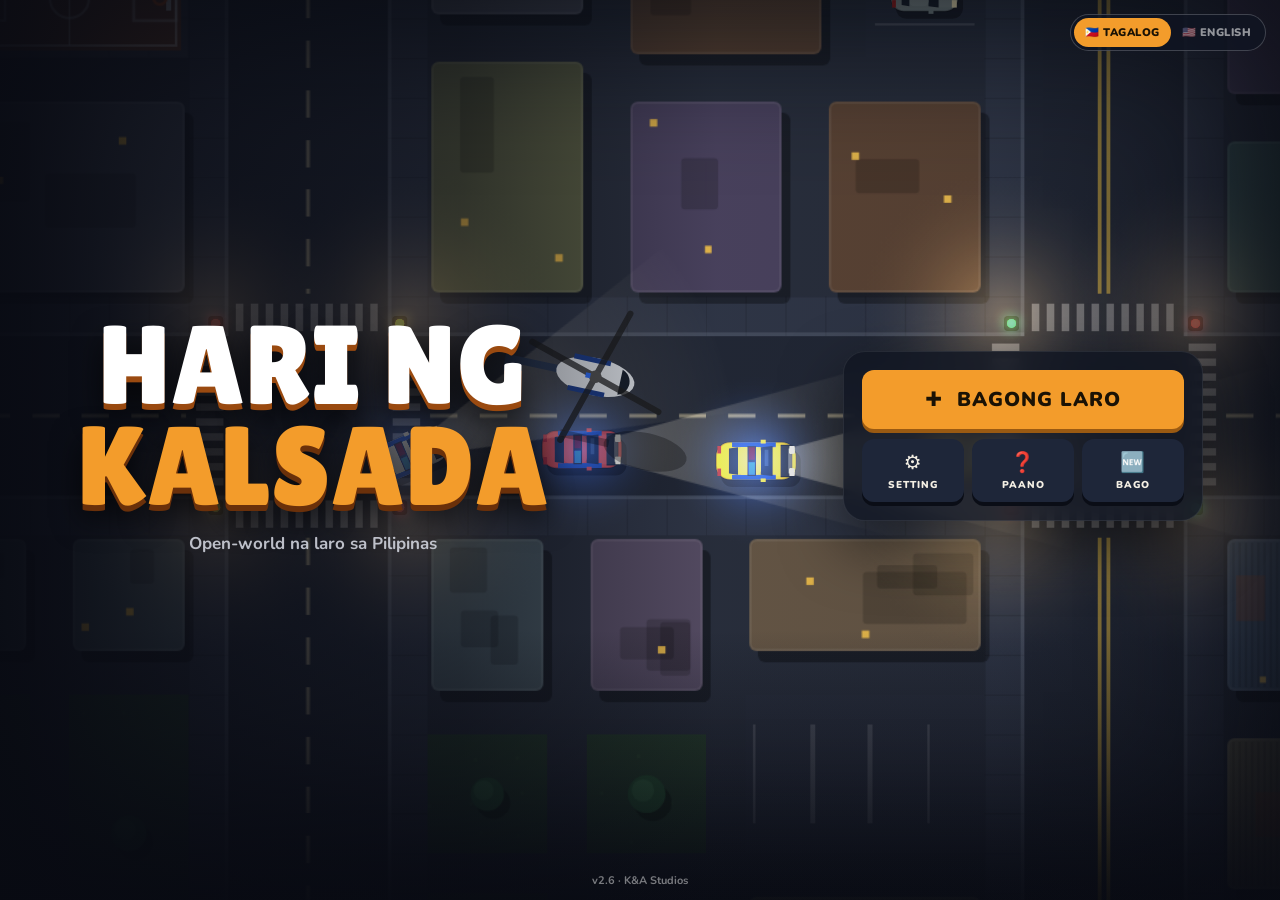
==== commit 73372a53: "v2.6: love & family (dating, wedding, family house, kids), in-game phone with bank, purple GPS arrow" ====
--- a/index.html
+++ b/index.html
@@ -48,6 +48,7 @@
     <div id="event" class="hidden"></div>
     <div id="vehname"></div>
     <button id="btn-map" class="iconbtn" title="Mapa (M)">🗺</button>
+    <button id="btn-phone" class="iconbtn" title="Phone (P)">📱</button>
     <button id="btn-pause" class="iconbtn" title="Pause (Esc)">☰</button>
   </div>
   <div id="status">
@@ -231,6 +232,13 @@
   </div>
 </div>
 
+<div id="phone" class="screen hidden">
+  <div class="phone-dev">
+    <div class="ph-notch"></div>
+    <div id="phone-body" class="ph-body"></div>
+    <div class="ph-apps"><button data-app="home">🏠</button><button data-app="msg">💬</button><button data-app="gps">🧭</button><button data-app="fam">💗</button><button id="ph-close">✕</button></div>
+  </div>
+</div>
 <div id="shop" class="screen hidden">
   <div class="panel wide">
     <h2 id="shop-title">TINDAHAN</h2>
@@ -409,6 +417,7 @@
 <script src="js/chapter5.js"></script>
 <script src="js/mapview.js"></script>
 <script src="js/phmap.js"></script>
+<script src="js/family.js"></script>
 <script src="js/ui.js"></script>
 <script src="js/boot.js"></script>
 <script src="js/game.js"></script>
--- a/style.css
+++ b/style.css
@@ -537,3 +537,28 @@
 .coderow { display: flex; gap: 8px; width: 100%; }
 .coderow input { flex: 1; min-width: 0; padding: 10px 12px; border-radius: 10px; border: 1px solid rgba(255,255,255,0.18); background: rgba(255,255,255,0.06); color: #fff; font: 800 14px Nunito, sans-serif; letter-spacing: 1px; text-transform: uppercase; }
 .coderow input::placeholder { text-transform: none; letter-spacing: 0; opacity: 0.6; }
+.mapchips button.gpsx { background: #6b2fa0 !important; color: #fff; }
+/* ===== phone ===== */
+#btn-phone { position: relative; }
+#btn-phone[data-n]:not([data-n=""])::after { content: attr(data-n); position: absolute; top: -4px; right: -4px; background: #e74c3c; color: #fff; font-size: 10px; font-weight: 900; min-width: 16px; height: 16px; border-radius: 8px; display: grid; place-items: center; }
+#phone { background: rgba(5,8,15,0.6); display: flex; align-items: center; justify-content: center; }
+#phone.hidden { display: none; }
+.phone-dev { width: min(330px, 88vw); height: min(620px, 86vh); background: #0e1322; border: 3px solid #2c3550; border-radius: 34px; box-shadow: 0 20px 50px rgba(0,0,0,0.6); display: flex; flex-direction: column; overflow: hidden; }
+.ph-notch { width: 110px; height: 20px; background: #05070d; border-radius: 0 0 14px 14px; margin: 0 auto; flex: none; }
+.ph-body { flex: 1; overflow-y: auto; padding: 14px; display: flex; flex-direction: column; gap: 8px; }
+.ph-apps { display: flex; justify-content: space-around; padding: 8px; background: #151b2e; flex: none; }
+.ph-apps button { background: none; border: 0; font-size: 22px; padding: 6px 10px; border-radius: 12px; cursor: pointer; color: #fff; }
+.ph-apps button.on { background: rgba(243,156,43,0.25); }
+.ph-time { font-family: var(--font-display); font-size: 46px; text-align: center; margin-top: 10px; }
+.ph-date { text-align: center; font-size: 12px; opacity: 0.65; font-weight: 800; margin-bottom: 14px; }
+.ph-grid { display: grid; grid-template-columns: repeat(3, 1fr); gap: 12px; }
+.ph-grid button { position: relative; background: #1d2540; border: 0; border-radius: 18px; color: #fff; font: 800 11px Nunito, sans-serif; padding: 12px 4px; display: flex; flex-direction: column; align-items: center; gap: 4px; cursor: pointer; }
+.ph-grid button span { font-size: 26px; }
+.ph-grid button i { position: absolute; top: 4px; right: 8px; background: #e74c3c; font-style: normal; border-radius: 8px; padding: 0 5px; font-size: 10px; }
+.ph-msg { background: #1d2540; border-radius: 14px 14px 14px 4px; padding: 8px 12px; display: flex; flex-direction: column; gap: 2px; }
+.ph-msg b { font-size: 12px; color: #f39c2b; } .ph-msg span { font-size: 14px; font-weight: 700; } .ph-msg small { font-size: 10px; opacity: 0.5; }
+.ph-list { display: flex; flex-direction: column; gap: 6px; }
+.ph-list button { background: #1d2540; border: 0; border-radius: 12px; color: #fff; font: 800 14px Nunito, sans-serif; padding: 10px 12px; text-align: left; cursor: pointer; }
+.ph-bank { background: linear-gradient(135deg, #1f6f4a, #134a33); border-radius: 18px; padding: 16px; display: flex; flex-direction: column; gap: 4px; }
+.ph-bank b { font-family: var(--font-display); font-size: 34px; } .ph-bank small { font-size: 11px; opacity: 0.8; }
+.phone-dev .shoprow { padding: 8px; }
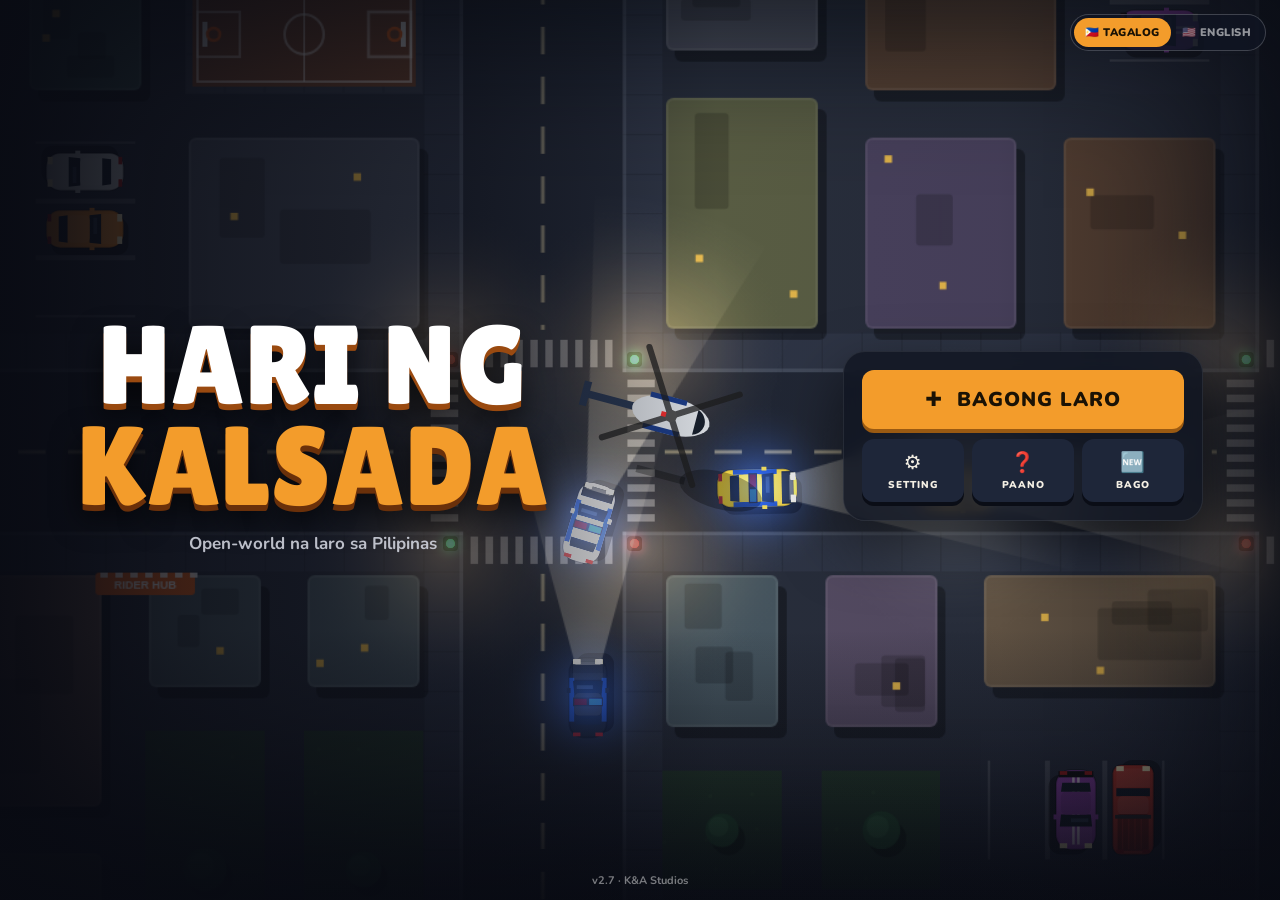
==== commit a82c338c: "v2.7: screams, blood (toggle), auto-aim lock-on, per-vehicle sirens, fiesta band, spoken radio news " ====
--- a/index.html
+++ b/index.html
@@ -341,6 +341,8 @@
       <div class="setrow"><span>🖼 Graphics</span><div class="seg" data-key="quality"><button data-v="high">MAGANDA</button><button data-v="low">MABILIS</button></div></div>
       <div class="setrow"><span>🔋 Dami ng tao at sasakyan</span><div class="seg" data-key="density"><button data-v="kaunti">KAUNTI (TIPID)</button><button data-v="normal">NORMAL</button><button data-v="marami">MARAMI</button></div></div>
       <div class="setrow"><span>🎯 Pagtutok sa phone</span><div class="seg" data-key="aim"><button data-v="auto">AUTO-AIM</button><button data-v="manual">MANUAL</button></div></div>
+      <div class="setrow"><span>📻 Boses ng balita sa radyo</span><div class="seg" data-key="newsVoice"><button data-v="on">ON</button><button data-v="off">OFF</button></div></div>
+      <div class="setrow"><span>🩸 Dugo</span><div class="seg" data-key="gore"><button data-v="on">ON</button><button data-v="off">OFF</button></div></div>
       <div class="setrow"><span>📱 Kontrol sa phone</span><div class="seg" data-key="touchCtl"><button data-v="joystick">JOYSTICK</button><button data-v="dpad">ARROWS ▲▼◀▶</button></div></div>
       <div class="setrow"><span>🕹 Laki ng joystick / arrows</span><div class="seg" data-key="joy"><button data-v="0.8">MALIIT</button><button data-v="1">NORMAL</button><button data-v="1.25">MALAKI</button></div></div>
       <div class="setrow"><span>✋ Kaliwete (palit puwesto ng controls)</span><div class="seg" data-key="lefty"><button data-v="1">ON</button><button data-v="0">OFF</button></div></div>
@@ -406,6 +408,7 @@
 <script src="js/wardrobe.js"></script>
 <script src="js/share.js"></script>
 <script src="js/life.js"></script>
+<script src="js/animals.js"></script>
 <script src="js/progression.js"></script>
 <script src="js/save.js"></script>
 <script src="js/tutorial.js"></script>
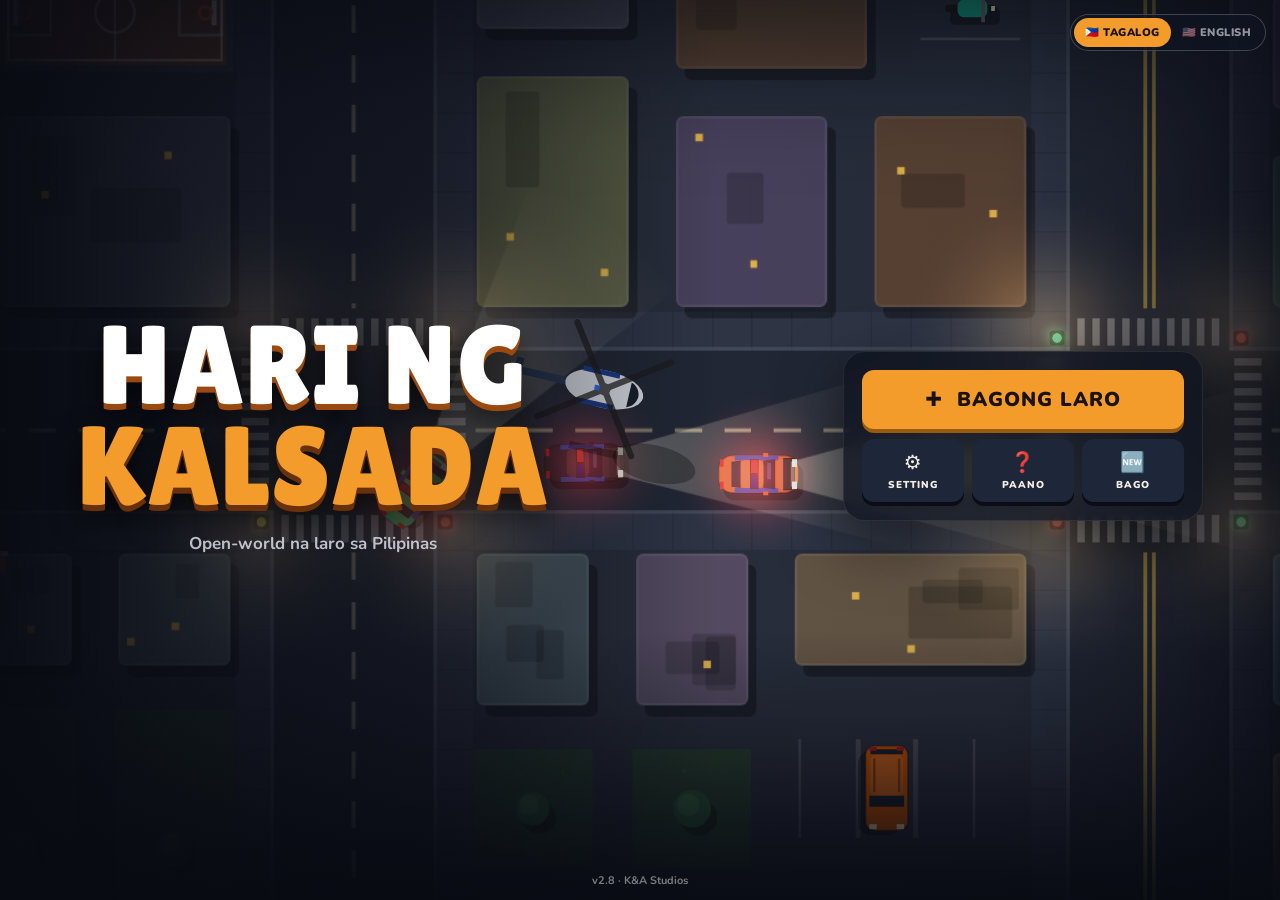
==== commit e3215237: "v2.8: phone favors (errands), street chatter, daily return reward, new-feature tips, bug report, pri" ====
--- a/index.html
+++ b/index.html
@@ -349,6 +349,8 @@
       <div class="setrow"><span>💡 Mga tip</span><div class="seg" data-key="tipsOn"><button data-v="1">ON</button><button data-v="0">OFF</button></div></div>
       <button id="set-resettips" class="mbtn small">IPAKITA ULIT ANG MGA TIP</button>
       <button id="set-install" class="mbtn small t-install">📲 I-INSTALL ANG APP</button>
+      <div class="menurow"><button id="set-bug" class="mbtn small">🐞 I-REPORT ANG BUG</button><button id="set-support" class="mbtn small hidden">☕ SUPORTAHAN</button></div>
+      <a class="set-privacy" href="privacy.html" target="_blank" rel="noopener">🔒 Privacy Policy</a>
       <div class="coderow"><input id="set-code" type="text" maxlength="24" autocomplete="off" autocapitalize="characters" spellcheck="false" placeholder="🎁 May code ka?"><button id="set-code-go" class="mbtn small">GAMITIN</button></div>
     </div>
     <button id="btn-setclose" class="mbtn primary">TAPOS</button>
@@ -421,6 +423,7 @@
 <script src="js/mapview.js"></script>
 <script src="js/phmap.js"></script>
 <script src="js/family.js"></script>
+<script src="js/lively.js"></script>
 <script src="js/ui.js"></script>
 <script src="js/boot.js"></script>
 <script src="js/game.js"></script>
--- a/style.css
+++ b/style.css
@@ -562,3 +562,4 @@
 .ph-bank { background: linear-gradient(135deg, #1f6f4a, #134a33); border-radius: 18px; padding: 16px; display: flex; flex-direction: column; gap: 4px; }
 .ph-bank b { font-family: var(--font-display); font-size: 34px; } .ph-bank small { font-size: 11px; opacity: 0.8; }
 .phone-dev .shoprow { padding: 8px; }
+.set-privacy { display: block; text-align: center; font-size: 12px; font-weight: 800; color: var(--muted, #9aa3b5); margin: 4px 0; }
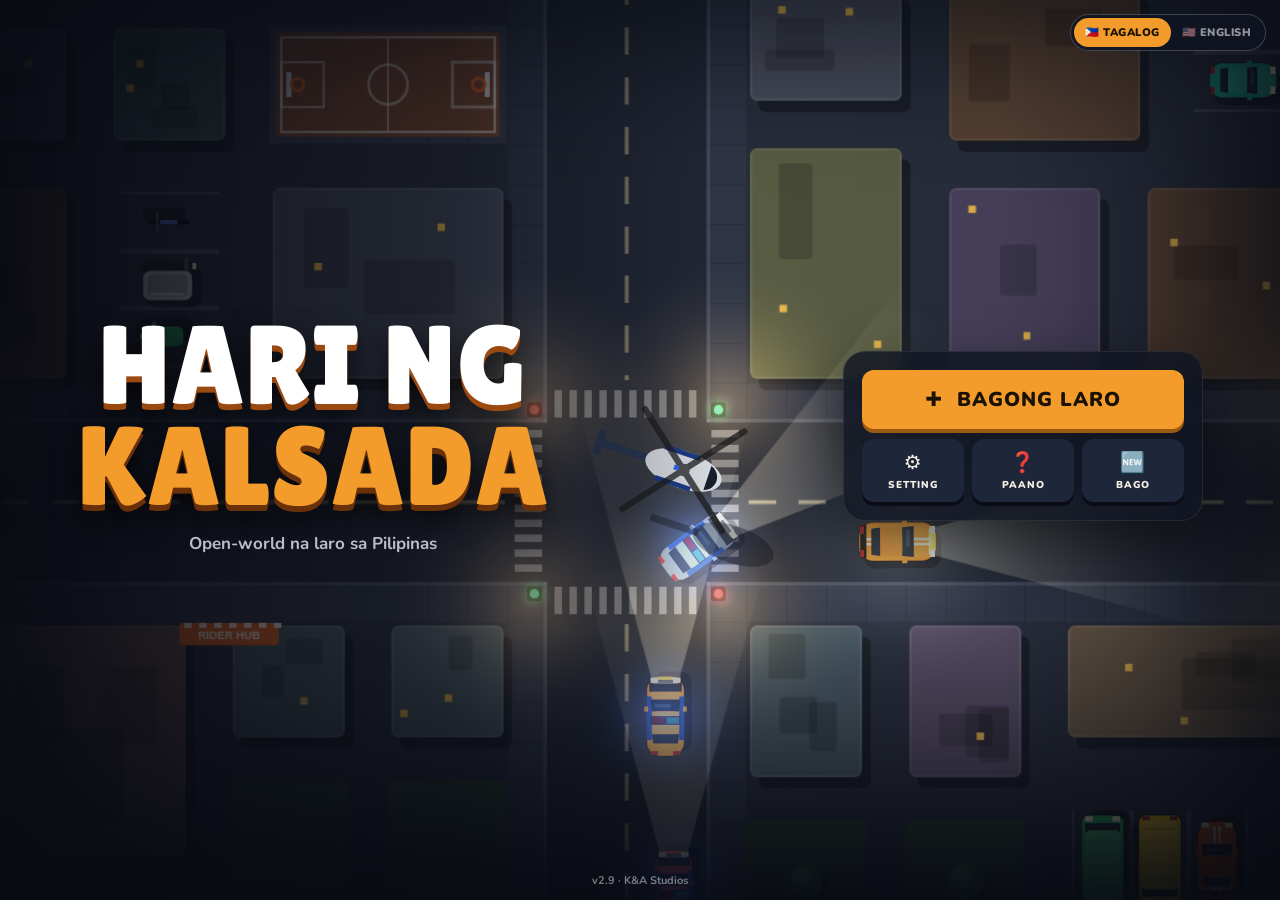
==== commit ed23ce31: "v2.9: performance LOD + auto crowd reduction, notification queue, calmer first minute, voice volume," ====
--- a/index.html
+++ b/index.html
@@ -335,6 +335,8 @@
       <div class="setrow"><span>🌐 Wika / Language</span><div class="seg" data-key="lang"><button data-v="fil">FILIPINO</button><button data-v="en">ENGLISH</button></div></div>
       <label class="setrow"><span>🎵 Musika</span><input type="range" id="set-music" min="0" max="100"></label>
       <label class="setrow"><span>🔊 Sound effects</span><input type="range" id="set-sfx" min="0" max="100"></label>
+      <label class="setrow"><span>🗣 Boses (balita at sigaw)</span><input type="range" id="set-voice" min="0" max="100"></label>
+      <div class="setrow"><span>🔠 Laki ng text</span><div class="seg" data-key="bigText"><button data-v="0">NORMAL</button><button data-v="1">MALAKI</button></div></div>
       <div class="setrow"><span>🚶 Musika habang naglalakad</span><div class="seg" data-key="walkMusic"><button data-v="1">ON</button><button data-v="0">OFF</button></div></div>
       <div class="setrow"><span>💪 Hirap</span><div class="seg" data-key="diff"><button data-v="madali">MADALI</button><button data-v="normal">NORMAL</button><button data-v="mahirap">MAHIRAP</button></div></div>
       <div class="setrow"><span>🚗 Pagmamaneho</span><div class="seg" data-key="drive"><button data-v="madali">MADALI</button><button data-v="classic">CLASSIC</button></div></div>
--- a/style.css
+++ b/style.css
@@ -563,3 +563,11 @@
 .ph-bank b { font-family: var(--font-display); font-size: 34px; } .ph-bank small { font-size: 11px; opacity: 0.8; }
 .phone-dev .shoprow { padding: 8px; }
 .set-privacy { display: block; text-align: center; font-size: 12px; font-weight: 800; color: var(--muted, #9aa3b5); margin: 4px 0; }
+/* ===== big text (accessibility) ===== */
+body.bigtext #objective, body.bigtext #sidejob { font-size: 17px !important; }
+body.bigtext .toast { font-size: 16px !important; }
+body.bigtext #subtitle { font-size: 18px !important; }
+body.bigtext #prompt { font-size: 16px !important; }
+body.bigtext .shoprow b { font-size: 16px; } body.bigtext .shoprow small { font-size: 13px; }
+body.bigtext #tip-body { font-size: 16px; }
+body.bigtext .ph-msg span, body.bigtext .ph-list button { font-size: 16px; }
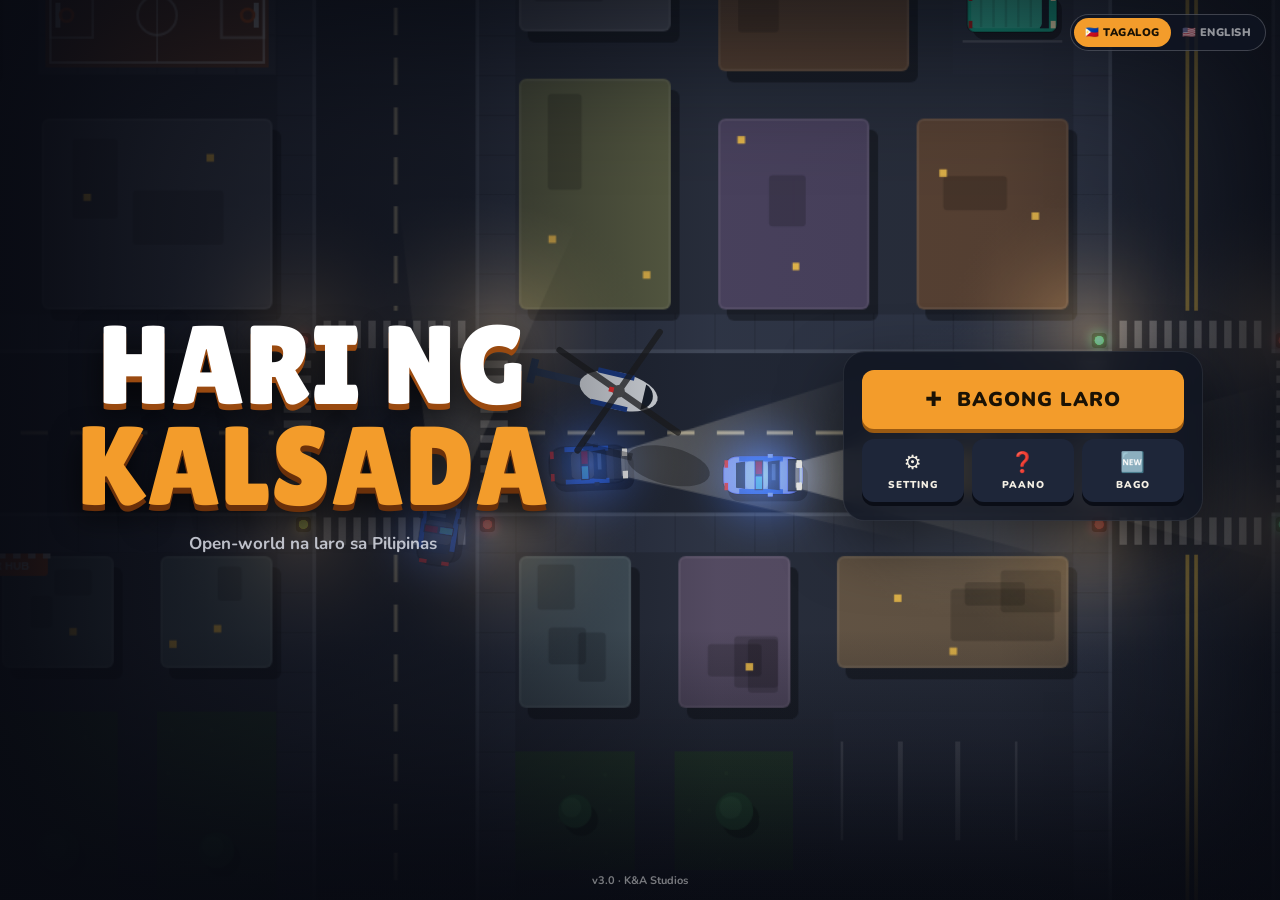
==== commit 0ecd5038: "v3.0: jeepney routes with sukli challenge, city festivals, car mods + nightly car show, territories " ====
--- a/index.html
+++ b/index.html
@@ -426,6 +426,7 @@
 <script src="js/phmap.js"></script>
 <script src="js/family.js"></script>
 <script src="js/lively.js"></script>
+<script src="js/content30.js"></script>
 <script src="js/ui.js"></script>
 <script src="js/boot.js"></script>
 <script src="js/game.js"></script>
--- a/style.css
+++ b/style.css
@@ -571,3 +571,10 @@
 body.bigtext .shoprow b { font-size: 16px; } body.bigtext .shoprow small { font-size: 13px; }
 body.bigtext #tip-body { font-size: 16px; }
 body.bigtext .ph-msg span, body.bigtext .ph-list button { font-size: 16px; }
+/* ===== sukli (change) challenge ===== */
+#sukli { position: absolute; left: 50%; top: 32%; transform: translateX(-50%); background: rgba(14,18,30,0.94); border: 2px solid #f39c2b; border-radius: 16px; padding: 10px 14px; text-align: center; z-index: 5; pointer-events: auto; animation: tin .2s ease; }
+#sukli b { display: block; font-size: 14px; margin-bottom: 8px; }
+#sukli div { display: flex; gap: 8px; justify-content: center; }
+#sukli button { background: #1d2540; color: #fff; border: 1px solid rgba(255,255,255,0.2); border-radius: 10px; padding: 8px 12px; font: 900 15px Nunito, sans-serif; cursor: pointer; }
+#sukli i { display: block; height: 3px; background: #f39c2b; margin-top: 8px; border-radius: 2px; animation: suk 6.5s linear forwards; }
+@keyframes suk { to { width: 0; } }
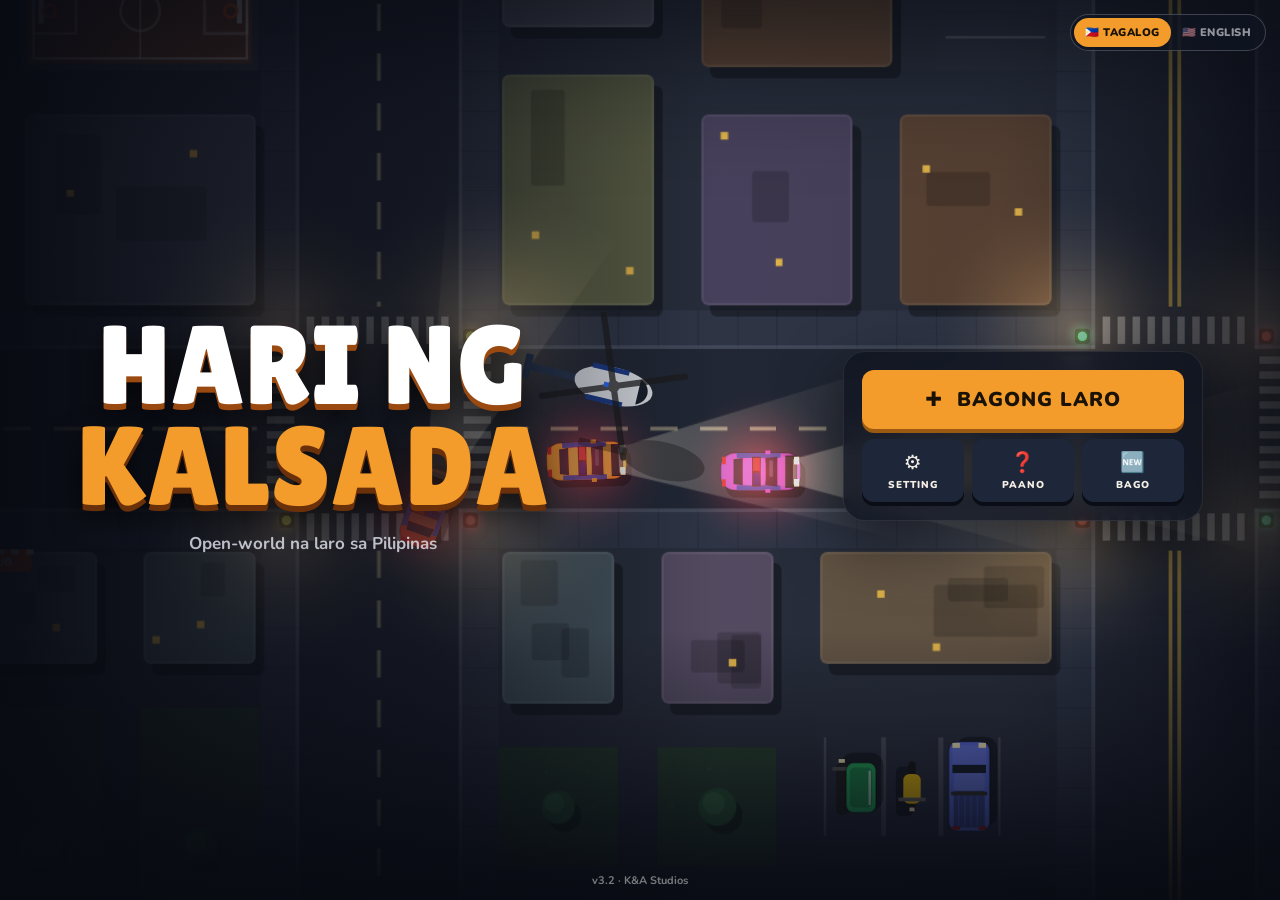
==== commit 6c2dae74: "v3.2: Chapter 6 Boracay + Chapter 7 Palawan (new island), map laid out like the Philippines, Pa-angk" ====
--- a/index.html
+++ b/index.html
@@ -422,11 +422,13 @@
 <script src="js/chapter3.js"></script>
 <script src="js/chapter4.js"></script>
 <script src="js/chapter5.js"></script>
+<script src="js/chapter67.js"></script>
 <script src="js/mapview.js"></script>
 <script src="js/phmap.js"></script>
 <script src="js/family.js"></script>
 <script src="js/lively.js"></script>
 <script src="js/content30.js"></script>
+<script src="js/angkas.js"></script>
 <script src="js/ui.js"></script>
 <script src="js/boot.js"></script>
 <script src="js/game.js"></script>
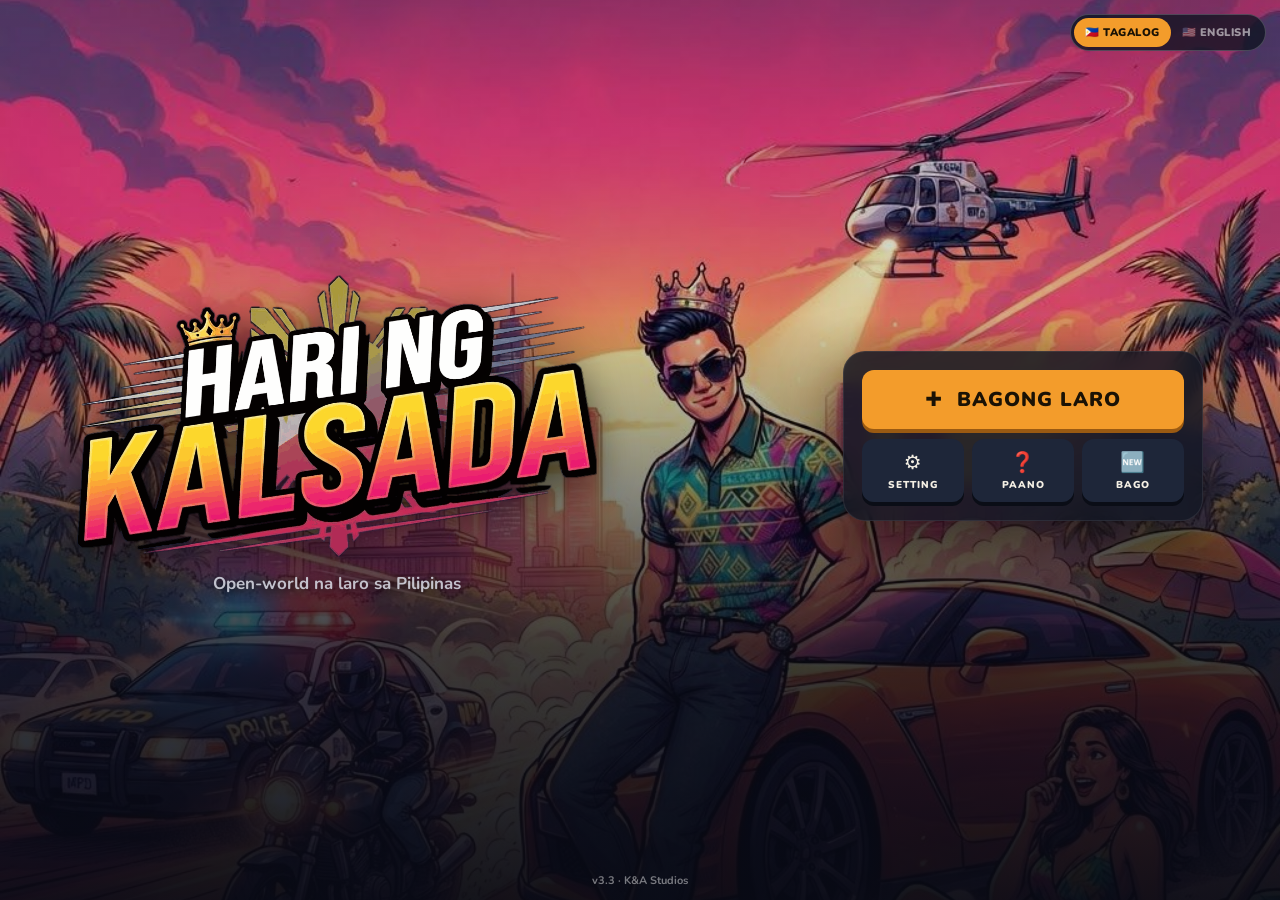
==== commit c2dfda8d: "v3.3: new app icon, logo and cover art (title, loading, studio splash, store graphics, link preview)" ====
--- a/index.html
+++ b/index.html
@@ -10,9 +10,9 @@
 <link rel="apple-touch-icon" href="icons/icon-180.png">
 <meta name="apple-mobile-web-app-status-bar-style" content="black-translucent">
 <meta name="apple-mobile-web-app-title" content="Hari ng Kalsada">
-<meta property="og:title" content="Hari ng Kalsada: Manila">
-<meta property="og:description" content="Open-world na laro sa kalye ng Manila — magpasada, tumakas sa pulis, at bawiin ang lupa ng pamilya mo.">
-<meta property="og:image" content="media/preview.png">
+<meta property="og:title" content="Hari ng Kalsada">
+<meta property="og:description" content="Open-world na laro sa Pilipinas — Manila, Cebu, Davao, Baguio, Boracay at Palawan. 7 kabanata, 43 misyon. Libre at offline!">
+<meta property="og:image" content="media/preview.jpg">
 <meta property="og:type" content="website">
 <meta name="twitter:card" content="summary_large_image">
 <meta name="apple-mobile-web-app-capable" content="yes">
@@ -23,9 +23,9 @@
 <link rel="stylesheet" href="style.css">
 </head>
 <body>
-<div id="boot"><div class="bt-logo">👑</div><div class="bt-name">HARI NG KALSADA</div><div class="bt-bar"><div id="bt-fill"></div></div><div id="bt-msg" class="bt-msg">Naglo-load...</div></div>
+<div id="boot"><img class="bt-img" src="media/logo.png" alt="HARI NG KALSADA"><div class="bt-bar"><div id="bt-fill"></div></div><div id="bt-msg" class="bt-msg">Naglo-load...</div></div>
 <div id="studio" class="hidden"><div class="st-in"><div class="st-mark">K<span>&amp;</span>A</div><div class="st-name">K&amp;A STUDIOS</div><div class="st-pres">buong pagmamalaking inihahandog</div>
-  <div class="st-info"><b>HARI NG KALSADA</b><span id="st-ver"></span><span>Isang orihinal na open-world na laro · Gawa sa Pilipinas 🇵🇭</span></div>
+  <div class="st-info"><img class="st-icon" src="icons/icon-192.png" alt=""><b>HARI NG KALSADA</b><span id="st-ver"></span><span>Isang orihinal na open-world na laro · Gawa sa Pilipinas 🇵🇭</span></div>
   <div class="st-tap">i-tap para magpatuloy ›</div></div></div>
 
 <canvas id="game"></canvas>
@@ -87,11 +87,11 @@
 </div>
 
 <div id="title" class="screen">
-  <div class="t-shade"></div>
+  <div class="t-cover"></div><div class="t-shade"></div>
   <button id="t-lang" class="t-lang">🌐 English</button>
   <div class="t-wrap">
     <div class="t-hero">
-      <h1 class="t-logo"><span class="crown">👑</span>HARI NG<br><b>KALSADA</b></h1>
+      <h1 class="t-logo t-logoimg"><img src="media/logo.png" alt="HARI NG KALSADA"></h1>
       <p class="t-tag">Open-world na laro sa Pilipinas</p>
     </div>
     <div class="t-card">
--- a/style.css
+++ b/style.css
@@ -578,3 +578,14 @@
 #sukli button { background: #1d2540; color: #fff; border: 1px solid rgba(255,255,255,0.2); border-radius: 10px; padding: 8px 12px; font: 900 15px Nunito, sans-serif; cursor: pointer; }
 #sukli i { display: block; height: 3px; background: #f39c2b; margin-top: 8px; border-radius: 2px; animation: suk 6.5s linear forwards; }
 @keyframes suk { to { width: 0; } }
+/* ===== v3.3 artwork: cover background, logo image ===== */
+.t-cover { position: absolute; inset: 0; background: url('media/cover.jpg') center 35% / cover no-repeat; animation: tcover 30s ease-in-out infinite alternate; }
+@keyframes tcover { from { transform: scale(1.04); } to { transform: scale(1.12) translate(-1%, 1%); } }
+#title .t-shade { background: linear-gradient(180deg, rgba(8,10,20,0.25) 0%, rgba(8,10,20,0.15) 35%, rgba(8,10,20,0.78) 72%, rgba(8,10,20,0.95) 100%) !important; }
+.t-logoimg { margin: 0; line-height: 0; }
+.t-logoimg img { width: min(520px, 88vw); height: auto; display: block; margin: 0 auto;
+  filter: drop-shadow(0 8px 20px rgba(0,0,0,0.55)); animation: tlogo 3s ease-in-out infinite; }
+@keyframes tlogo { 50% { transform: scale(1.025) rotate(-0.6deg); } }
+#title .t-tag { text-shadow: 0 2px 8px rgba(0,0,0,0.85); }
+.bt-img { width: min(420px, 82vw); height: auto; filter: drop-shadow(0 6px 16px rgba(0,0,0,0.6)); animation: btpulse 2.4s ease-in-out infinite; }
+.st-icon { width: 96px; height: 96px; border-radius: 22px; margin: 0 auto 10px; box-shadow: 0 8px 24px rgba(0,0,0,0.5); }
